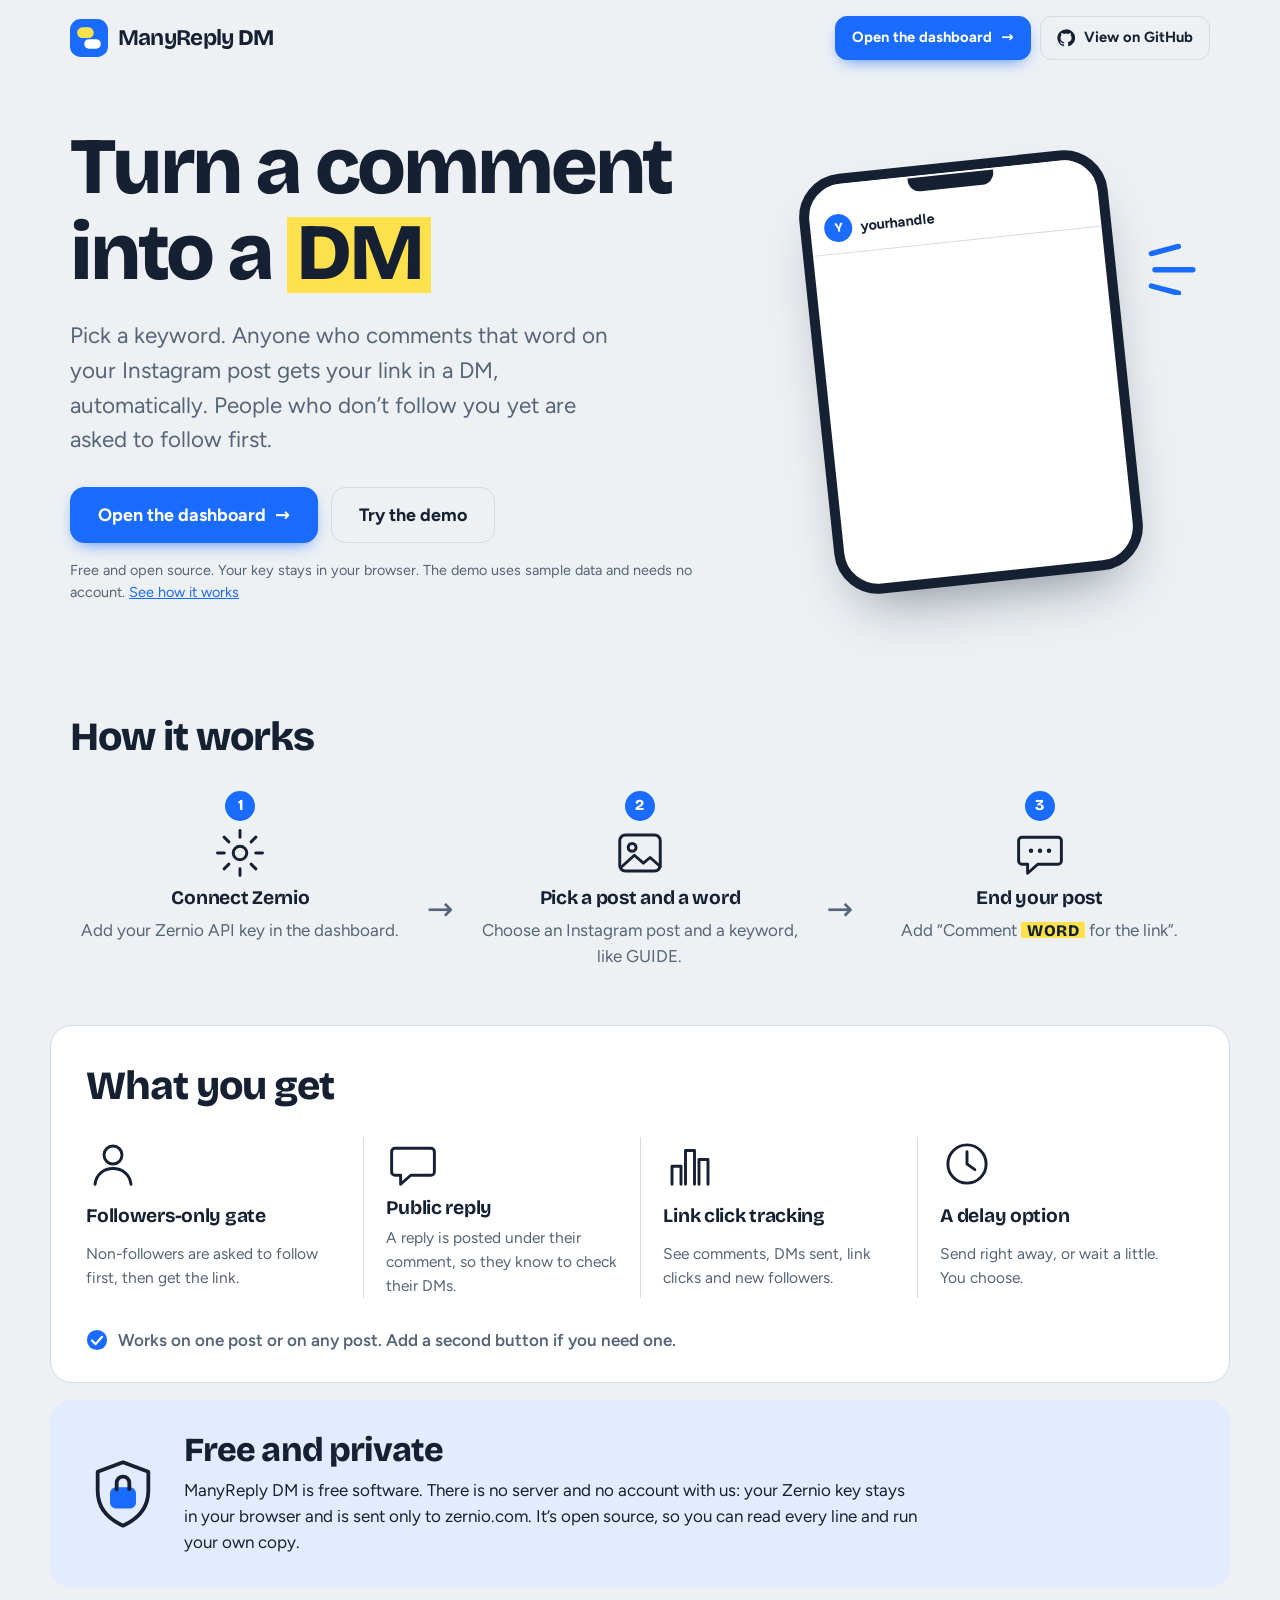
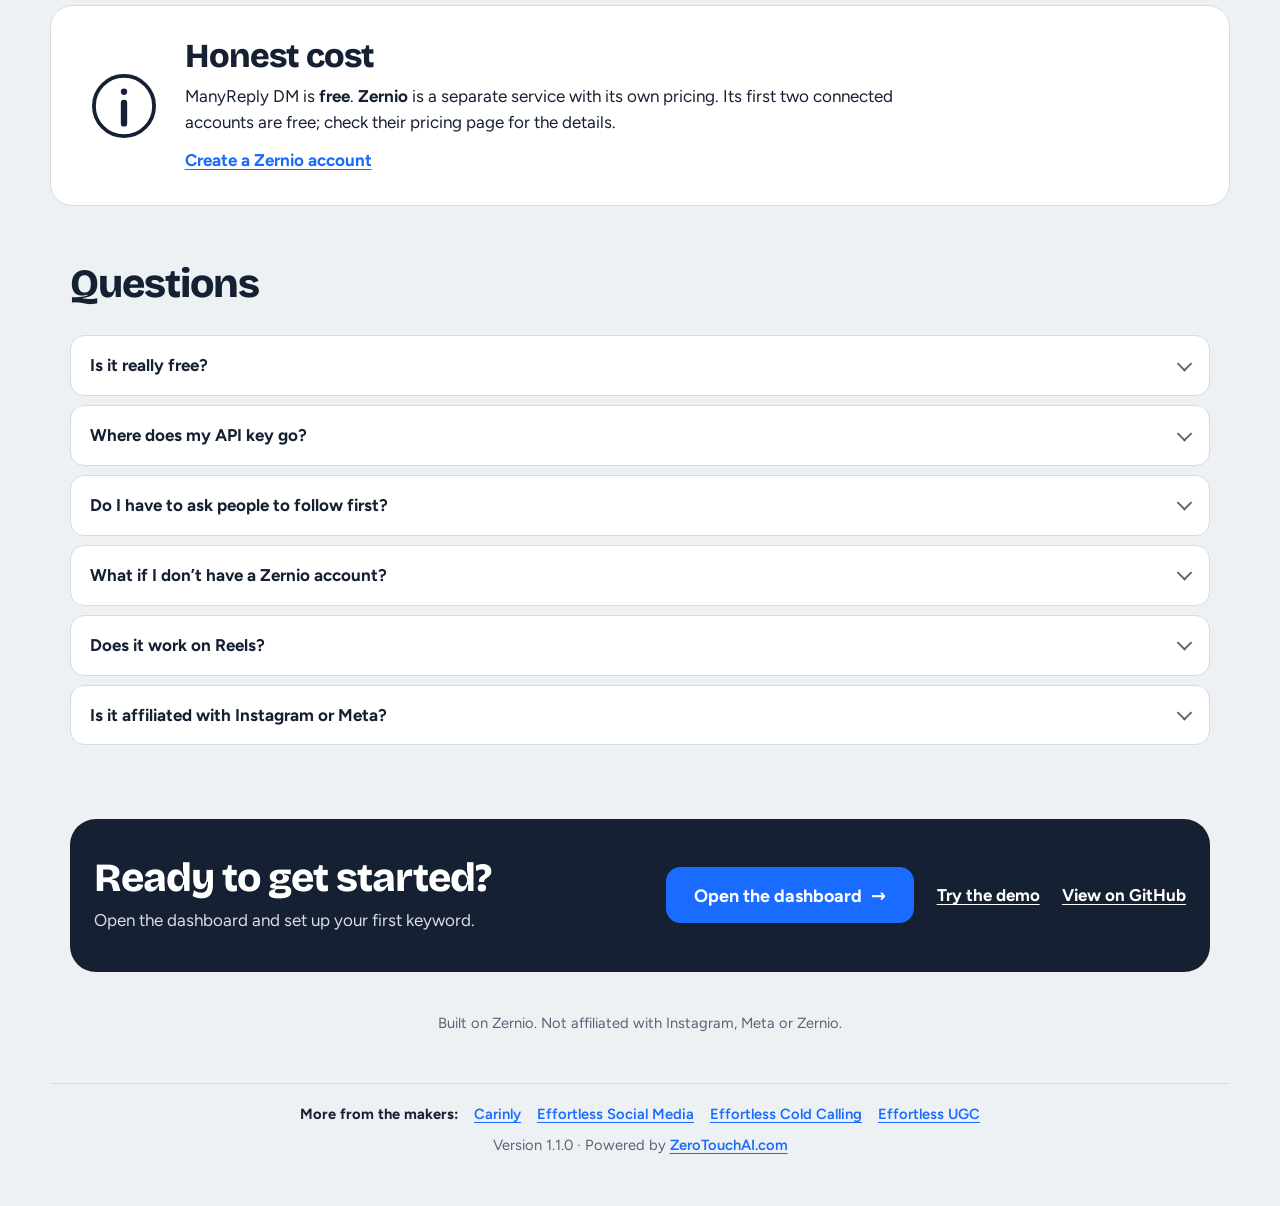
==== docs/index.html @ 271e7582 "Add the analytics dashboard: facts bar, theme, period tabs, performance, top posts, growth, posted d" ====
<!doctype html>
<html lang="en">
<head>
<meta charset="utf-8">
<meta name="viewport" content="width=device-width, initial-scale=1">
<title>ManyReply DM: turn a comment into a DM</title>
<meta name="description" content="Pick a keyword. Anyone who comments it on your Instagram post gets your link in a DM, automatically. Free and open source, and your key never leaves your browser.">
<meta name="referrer" content="no-referrer">
<meta http-equiv="Content-Security-Policy" content="default-src 'none'; script-src 'self'; style-src 'self'; font-src 'self'; img-src 'self' data:; base-uri 'none'; form-action 'none'">
<link rel="icon" href="data:image/svg+xml,%3Csvg xmlns='http://www.w3.org/2000/svg' viewBox='0 0 32 32'%3E%3Crect width='32' height='32' rx='9' fill='%231A6BFF'/%3E%3Crect x='6' y='7' width='14' height='9' rx='4.5' fill='%23FFE14D'/%3E%3Crect x='12' y='17' width='14' height='8' rx='4' fill='%23fff'/%3E%3C/svg%3E">
<link rel="stylesheet" href="home.css">
<link rel="stylesheet" href="footer.css">
</head>
<body>
<a class="skip" href="#main">Skip to content</a>

<header class="nav">
  <a class="brand" href="./" aria-label="ManyReply DM home">
    <svg viewBox="0 0 32 32" aria-hidden="true"><rect width="32" height="32" rx="9" fill="#1A6BFF"/><rect x="6" y="7" width="14" height="9" rx="4.5" fill="#FFE14D"/><rect x="12" y="17" width="14" height="8" rx="4" fill="#fff"/></svg>
    <span>ManyReply <b>DM</b></span>
  </a>
  <nav class="nav-actions" aria-label="Main">
    <a class="btn primary small" href="app/">Open the dashboard <span aria-hidden="true">→</span></a>
    <a class="btn ghost small gh" href="https://github.com/ZeroTouchAI/ManyReply-Free" rel="noopener">
      <svg viewBox="0 0 24 24" aria-hidden="true"><path fill="currentColor" d="M12 .5a11.5 11.5 0 0 0-3.64 22.41c.58.1.79-.25.79-.56v-2c-3.2.7-3.88-1.37-3.88-1.37-.52-1.33-1.28-1.69-1.28-1.69-1.04-.71.08-.7.08-.7 1.16.08 1.77 1.19 1.77 1.19 1.03 1.76 2.7 1.25 3.36.96.1-.75.4-1.26.73-1.55-2.55-.29-5.24-1.28-5.24-5.69 0-1.26.45-2.28 1.19-3.09-.12-.29-.52-1.46.11-3.05 0 0 .97-.31 3.17 1.18a11 11 0 0 1 5.77 0c2.2-1.49 3.17-1.18 3.17-1.18.63 1.59.23 2.76.11 3.05.74.81 1.19 1.83 1.19 3.09 0 4.42-2.69 5.39-5.25 5.68.41.36.78 1.06.78 2.14v3.17c0 .31.21.67.8.56A11.5 11.5 0 0 0 12 .5Z"/></svg>
      <span>View on GitHub</span>
    </a>
  </nav>
</header>

<main id="main">
  <section class="hero">
    <div class="hero-copy">
      <h1>Turn a comment <br>into a <span class="mark">DM</span></h1>
      <p class="lead">Pick a keyword. Anyone who comments that word on your Instagram post gets your link in a DM, automatically. People who don’t follow you yet are asked to follow first.</p>
      <div class="cta-row">
        <a class="btn primary big" href="app/">Open the dashboard <span aria-hidden="true">→</span></a>
        <a class="btn ghost big" href="app/" data-demo>Try the demo</a>
      </div>
      <p class="fine">Free and open source. Your key stays in your browser. The demo uses sample data and needs no account. <a href="#how">See how it works</a></p>
    </div>

    <div class="stage" aria-hidden="true">
      <div class="phone">
        <div class="phone-top"><i class="notch"></i></div>
        <div class="screen">
          <div class="bar"><span class="av">y</span><b>yourhandle</b></div>
          <div class="msgs">
            <div class="cmt step"><span class="av gray">a</span><p><b>alex.rivera</b> <span class="mark">GUIDE</span></p></div>
            <div class="cmt step reply"><span class="av">y</span><p><b>yourhandle</b> @alex.rivera Sent to your DMs</p></div>
            <div class="rule step">Direct message</div>
            <div class="bubble step">Here you go Alex! Tap the button to open it.</div>
            <div class="pbtn step">Open the link</div>
          </div>
        </div>
      </div>
      <svg class="spark" viewBox="0 0 60 60"><path d="M6 14 L36 6 M10 32 L52 32 M6 50 L36 58" stroke="currentColor" stroke-width="6" stroke-linecap="round" fill="none"/></svg>
    </div>
  </section>

  <section class="how" id="how" aria-labelledby="how-h">
    <h2 id="how-h">How it works</h2>
    <ol class="steps">
      <li>
        <span class="num">1</span>
        <svg class="ico" viewBox="0 0 48 48" aria-hidden="true"><circle cx="24" cy="24" r="6"/><path d="M24 4v6M24 38v6M4 24h6M38 24h6M9.9 9.9l4.2 4.2M33.9 33.9l4.2 4.2M9.9 38.1l4.2-4.2M33.9 14.1l4.2-4.2"/></svg>
        <h3>Connect Zernio</h3>
        <p>Add your Zernio API key in the dashboard.</p>
      </li>
      <li class="arrow" aria-hidden="true">→</li>
      <li>
        <span class="num">2</span>
        <svg class="ico" viewBox="0 0 48 48" aria-hidden="true"><rect x="6" y="8" width="36" height="32" rx="5"/><circle cx="17" cy="19" r="3.5"/><path d="M8 36l11-10 8 7 6-5 9 8"/></svg>
        <h3>Pick a post and a word</h3>
        <p>Choose an Instagram post and a keyword, like GUIDE.</p>
      </li>
      <li class="arrow" aria-hidden="true">→</li>
      <li>
        <span class="num">3</span>
        <svg class="ico" viewBox="0 0 48 48" aria-hidden="true"><path d="M8 10h32a3 3 0 0 1 3 3v18a3 3 0 0 1-3 3H22l-9 8v-8H8a3 3 0 0 1-3-3V13a3 3 0 0 1 3-3Z"/><path d="M16 22h.01M24 22h.01M32 22h.01" stroke-width="4"/></svg>
        <h3>End your post</h3>
        <p>Add “Comment <span class="mark sm">WORD</span> for the link”.</p>
      </li>
    </ol>
  </section>

  <section class="get" aria-labelledby="get-h">
    <h2 id="get-h">What you get</h2>
    <ul class="features">
      <li>
        <svg class="ico" viewBox="0 0 48 48" aria-hidden="true"><circle cx="24" cy="16" r="8"/><path d="M8 42c1-9 8-14 16-14s15 5 16 14"/></svg>
        <h3>Followers-only gate</h3><p>Non-followers are asked to follow first, then get the link.</p>
      </li>
      <li>
        <svg class="ico" viewBox="0 0 48 48" aria-hidden="true"><path d="M8 10h32a3 3 0 0 1 3 3v18a3 3 0 0 1-3 3H22l-9 8v-8H8a3 3 0 0 1-3-3V13a3 3 0 0 1 3-3Z"/></svg>
        <h3>Public reply</h3><p>A reply is posted under their comment, so they know to check their DMs.</p>
      </li>
      <li>
        <svg class="ico" viewBox="0 0 48 48" aria-hidden="true"><path d="M8 42V26h8v16M20 42V12h8v30M32 42V20h8v22"/></svg>
        <h3>Link click tracking</h3><p>See comments, DMs sent, link clicks and new followers.</p>
      </li>
      <li>
        <svg class="ico" viewBox="0 0 48 48" aria-hidden="true"><circle cx="24" cy="24" r="17"/><path d="M24 13v11l7 5"/></svg>
        <h3>A delay option</h3><p>Send right away, or wait a little. You choose.</p>
      </li>
    </ul>
    <p class="also"><svg viewBox="0 0 24 24" aria-hidden="true"><circle cx="12" cy="12" r="11" fill="currentColor"/><path d="M6.5 12.5l4 4 7-8" fill="none" stroke="#fff" stroke-width="2.4" stroke-linecap="round" stroke-linejoin="round"/></svg> Works on one post or on any post. Add a second button if you need one.</p>
  </section>

  <section class="band private" aria-labelledby="priv-h">
    <svg class="ico big" viewBox="0 0 48 48" aria-hidden="true"><path d="M24 4l16 6v12c0 11-7 18-16 22C15 40 8 33 8 22V10l16-6Z"/><rect x="17" y="21" width="14" height="11" rx="2.5" class="fill"/><path d="M20 21v-4a4 4 0 0 1 8 0v4"/></svg>
    <div>
      <h2 id="priv-h">Free and private</h2>
      <p>ManyReply DM is free software. There is no server and no account with us: your Zernio key stays in your browser and is sent only to zernio.com. It’s open source, so you can read every line and run your own copy.</p>
    </div>
  </section>

  <section class="band cost" aria-labelledby="cost-h">
    <svg class="ico big" viewBox="0 0 48 48" aria-hidden="true"><circle cx="24" cy="24" r="19"/><path d="M24 22v13M24 15h.01" stroke-width="4"/></svg>
    <div>
      <h2 id="cost-h">Honest cost</h2>
      <p>ManyReply DM is <b>free</b>. <b>Zernio</b> is a separate service with its own pricing. Its first two connected accounts are free; check their pricing page for the details.</p>
      <p class="fine disclose" id="disclosure" hidden>Some links on this page are referral links. If you sign up to Zernio through them, the maker of this tool earns a commission, and your price stays the same.</p>
      <p><a class="link" data-zernio href="https://zernio.com" rel="noopener sponsored">Create a Zernio account</a></p>
    </div>
  </section>

  <section class="faq" aria-labelledby="faq-h">
    <h2 id="faq-h">Questions</h2>
    <details><summary>Is it really free?</summary><p>Yes. The software is free and open source (MIT). Zernio, the service that connects to Instagram, is separate and has its own pricing; its first two connected accounts are free.</p></details>
    <details><summary>Where does my API key go?</summary><p>It stays in your browser (this tab, unless you tick “keep me connected on this device”) and is sent only to zernio.com. There is no server of ours in the middle, and the page is built so it can’t talk to anyone else.</p></details>
    <details><summary>Do I have to ask people to follow first?</summary><p>No. It’s one switch. Leave it on and non-followers are asked to follow before they get the link; turn it off and everyone gets the link right away.</p></details>
    <details><summary>What if I don’t have a Zernio account?</summary><p>Create one at zernio.com, connect your Instagram business or creator account, and make an API key. The dashboard walks you through it.</p></details>
    <details><summary>Does it work on Reels?</summary><p>You can paste a Reel link or pick it from your recent posts. We haven’t tested Reels yet, so try one first; “Any post” is the fallback.</p></details>
    <details><summary>Is it affiliated with Instagram or Meta?</summary><p>No. ManyReply DM is an independent tool built on Zernio. It is not affiliated with or endorsed by Instagram, Meta or Zernio.</p></details>
  </section>

  <section class="final" aria-labelledby="final-h">
    <div>
      <h2 id="final-h">Ready to get started?</h2>
      <p>Open the dashboard and set up your first keyword.</p>
    </div>
    <div class="final-actions">
      <a class="btn primary big" href="app/">Open the dashboard <span aria-hidden="true">→</span></a>
      <a class="link light" href="app/" data-demo>Try the demo</a>
      <a class="link light" href="https://github.com/ZeroTouchAI/ManyReply-Free" rel="noopener">View on GitHub</a>
    </div>
  </section>
</main>

<footer class="foot"><p>Built on Zernio. Not affiliated with Instagram, Meta or Zernio.</p></footer>

<footer class="site-foot">
  <p class="more"><span>More from the makers:</span> <a href="https://carinly.com/?utm_source=higgsview&amp;utm_medium=referral" rel="noopener">Carinly</a> <a href="https://effortlesssocialmedia.zerotouchai.com/?utm_source=higgsview&amp;utm_medium=referral" rel="noopener">Effortless Social Media</a> <a href="https://effortlesscoldcalling.zerotouchai.com/?utm_source=higgsview&amp;utm_medium=referral" rel="noopener">Effortless Cold Calling</a> <a href="https://effortlessugc.netlify.app/?utm_source=higgsview&amp;utm_medium=referral" rel="noopener">Effortless UGC</a></p>
  <p>Version 1.1.0 · Powered by <a href="https://zerotouchai.com" rel="noopener">ZeroTouchAI.com</a></p>
</footer>

<script src="config.js"></script>
<script src="home.js"></script>
</body>
</html>
---- docs/home.css ----
@font-face { font-family: 'Bricolage Grotesque'; src: url(fonts/bricolage-grotesque-latin-wght-normal.woff2) format('woff2'); font-weight: 200 800; font-display: swap; }
@font-face { font-family: 'Figtree'; src: url(fonts/figtree-latin-wght-normal.woff2) format('woff2'); font-weight: 300 900; font-display: swap; }

:root {
  --ground: #EDF1F4; --surface: #FFFFFF; --soft: #F5F7F9; --ink: #162033; --muted: #566478; --line: #D3DBE4;
  --blue: #1A6BFF; --on-blue: #FFFFFF; --hl: #FFE14D; --on-hl: #162033; --tint: #E3ECFF; --bubble-in: #E5EAF0;
  --deep: #162033; --on-deep: #FFFFFF; --focus: #1A6BFF;
  --display: 'Bricolage Grotesque', 'Segoe UI', system-ui, sans-serif;
  --body: 'Figtree', 'Segoe UI', system-ui, -apple-system, sans-serif;
  color-scheme: light;
}
@media (prefers-color-scheme: dark) {
  :root {
    --ground: #0E1520; --surface: #172131; --soft: #1D2A3C; --ink: #E8EEF6; --muted: #9AA8BA; --line: #2B394D;
    --blue: #4C8DFF; --on-blue: #08101C; --tint: #1B2C4A; --bubble-in: #263650; --deep: #0A1019; --on-deep: #E8EEF6; --focus: #7FB0FF;
    color-scheme: dark;
  }
}
* { box-sizing: border-box; }
html { -webkit-text-size-adjust: 100%; scroll-behavior: smooth; }
@media (prefers-reduced-motion: reduce) { html { scroll-behavior: auto; } }
body { margin: 0; background: var(--ground); color: var(--ink); font: 400 1.0625rem/1.55 var(--body); }
h1, h2, h3 { font-family: var(--display); letter-spacing: -0.025em; line-height: 1.08; margin: 0; text-wrap: balance; }
h1 { font-size: clamp(2.7rem, 7.2vw, 5rem); font-weight: 800; letter-spacing: -0.04em; }
h2 { font-size: clamp(1.8rem, 3.6vw, 2.5rem); font-weight: 800; }
h3 { font-size: 1.2rem; font-weight: 700; letter-spacing: -0.015em; }
p { margin: 0; }
a { color: var(--blue); }
:focus-visible { outline: 3px solid var(--focus); outline-offset: 3px; border-radius: 6px; }
.skip { position: absolute; left: 1rem; top: -4rem; background: var(--ink); color: var(--surface); padding: 0.6rem 1rem; border-radius: 8px; z-index: 20; }
.skip:focus { top: 1rem; }

.mark { background: linear-gradient(transparent 12%, var(--hl) 12%, var(--hl) 92%, transparent 92%); color: var(--on-hl); padding: 0 0.12em; border-radius: 4px; box-decoration-break: clone; -webkit-box-decoration-break: clone; }
.mark.sm { font: 800 0.95em var(--display); letter-spacing: 0.03em; padding: 0.05em 0.35em; }
.fine { font-size: 0.9rem; color: var(--muted); }

.btn { display: inline-flex; align-items: center; justify-content: center; gap: 0.55rem; min-height: 44px; padding: 0.6rem 1.2rem; border-radius: 12px; border: 1.5px solid var(--line); background: var(--surface); color: var(--ink); font: 700 1rem/1.2 var(--body); text-decoration: none; transition: transform 0.12s ease, filter 0.12s ease; }
.btn:hover { border-color: var(--ink); }
.btn.primary { background: var(--blue); border-color: var(--blue); color: var(--on-blue); box-shadow: 0 6px 18px -8px var(--blue); }
.btn.primary:hover { filter: brightness(1.07); transform: translateY(-1px); }
.btn.ghost { background: transparent; }
.btn.small { min-height: 44px; padding: 0.45rem 1rem; font-size: 0.92rem; }
.btn.big { min-height: 56px; padding: 0.8rem 1.7rem; font-size: 1.12rem; border-radius: 14px; }
.btn svg { width: 18px; height: 18px; flex: none; }
.link { font-weight: 700; text-underline-offset: 3px; }
.link.light { color: var(--on-deep); }
@media (prefers-reduced-motion: reduce) { .btn { transition: none; } .btn.primary:hover { transform: none; } }

.nav { max-width: 1180px; margin: 0 auto; padding: 1rem 1.25rem; display: flex; align-items: center; justify-content: space-between; gap: 0.8rem; flex-wrap: wrap; }
.brand { display: inline-flex; align-items: center; gap: 0.6rem; font: 700 1.4rem/1 var(--display); letter-spacing: -0.03em; color: var(--ink); text-decoration: none; }
.brand b { font-weight: 800; }
.brand svg { width: 38px; height: 38px; }
.nav-actions { display: flex; gap: 0.6rem; flex-wrap: wrap; }
@media (max-width: 520px) { .nav-actions .gh span { display: none; } .nav-actions .gh { padding-inline: 0.8rem; } }

main > section { max-width: 1180px; margin-inline: auto; padding-inline: 1.25rem; }

/* hero */
.hero { display: grid; gap: 2rem; align-items: center; padding-block: 2rem 3rem; }
@media (min-width: 900px) { .hero { grid-template-columns: 1.15fr 0.85fr; padding-block: 3rem 4.5rem; gap: 1rem; } }
.lead { font-size: clamp(1.15rem, 2.2vw, 1.4rem); color: var(--muted); max-width: 34rem; margin-top: 1.4rem; }
.cta-row { display: flex; gap: 0.8rem; flex-wrap: wrap; margin-top: 1.8rem; }
.hero .fine { margin-top: 1rem; }

.stage { position: relative; display: grid; place-items: center; padding: 1rem 0 0; }
.phone { width: min(78vw, 310px); border: 10px solid var(--deep); border-radius: 44px; background: var(--surface); overflow: hidden; box-shadow: 0 30px 60px -28px rgba(22, 32, 51, 0.55); }
@media (min-width: 900px) { .phone { transform: rotate(-6deg); } }
.phone-top { height: 22px; background: var(--surface); display: grid; place-items: center; }
.notch { width: 86px; height: 14px; background: var(--deep); border-radius: 0 0 12px 12px; margin-top: -4px; }
.screen { min-height: 380px; }
.bar { display: flex; align-items: center; gap: 0.5rem; padding: 0.5rem 0.9rem 0.7rem; border-bottom: 1px solid var(--line); font-size: 0.9rem; }
.av { width: 28px; height: 28px; border-radius: 50%; background: var(--blue); color: var(--on-blue); display: inline-grid; place-items: center; font: 800 0.8rem/1 var(--display); text-transform: uppercase; flex: none; }
.av.gray { background: var(--line); color: var(--ink); }
.msgs { padding: 0.9rem 0.8rem 1.2rem; display: grid; gap: 0.55rem; font-size: 0.86rem; }
.cmt { display: flex; gap: 0.5rem; align-items: flex-start; line-height: 1.35; }
.cmt.reply { margin-left: 1.9rem; }
.cmt b { font-weight: 700; }
.rule { display: flex; align-items: center; gap: 0.5rem; color: var(--muted); font-size: 0.72rem; margin: 0.3rem 0 0.1rem; }
.rule::before, .rule::after { content: ''; flex: 1; height: 1px; background: var(--line); }
.bubble { max-width: 88%; padding: 0.55rem 0.8rem; border-radius: 18px; background: var(--blue); color: var(--on-blue); justify-self: end; line-height: 1.38; }
.pbtn { width: 88%; justify-self: end; text-align: center; padding: 0.55rem 0.6rem; border-radius: 14px; background: var(--soft); border: 1px solid var(--line); color: var(--blue); font-weight: 700; }
.anim .phone .step { opacity: 0; transform: translateY(10px); transition: opacity 0.4s ease, transform 0.4s ease; }
.anim .phone .step.in { opacity: 1; transform: none; }
.spark { position: absolute; right: 2%; top: 22%; width: 54px; color: var(--blue); }
@media (max-width: 899px) { .spark { display: none; } }

/* how */
.how, .get { padding-block: 2.5rem; }
.how h2, .get h2, .faq h2 { margin-bottom: 1.8rem; }
.steps { list-style: none; margin: 0; padding: 0; display: grid; gap: 2rem; }
.steps li { position: relative; display: grid; gap: 0.5rem; justify-items: start; }
.steps .arrow { display: none; }
.steps p { color: var(--muted); max-width: 20rem; }
.num { width: 30px; height: 30px; border-radius: 50%; background: var(--blue); color: var(--on-blue); display: grid; place-items: center; font: 800 0.95rem/1 var(--display); }
.ico { width: 54px; height: 54px; fill: none; stroke: var(--ink); stroke-width: 2.6; stroke-linecap: round; stroke-linejoin: round; }
.ico.big { width: 76px; height: 76px; flex: none; }
.ico .fill { fill: var(--blue); stroke: var(--blue); }
@media (min-width: 800px) {
  .steps { grid-template-columns: 1fr auto 1fr auto 1fr; align-items: start; gap: 1rem; }
  .steps li:not(.arrow) { justify-items: center; text-align: center; }
  .steps .num { position: absolute; top: -2.2rem; }
  .steps { padding-top: 2.4rem; }
  .steps .arrow { display: block; align-self: center; font-size: 2rem; color: var(--muted); padding-top: 1.5rem; }
}

/* features */
.get { background: var(--surface); border: 1px solid var(--line); border-radius: 22px; padding: 2rem 1.4rem 1.6rem; margin-block: 1rem; }
@media (min-width: 700px) { .get { padding: 2.4rem 2.2rem 1.8rem; } }
.features { list-style: none; margin: 0; padding: 0; display: grid; gap: 1.8rem; }
.features li { display: grid; gap: 0.45rem; justify-items: start; }
.features p { color: var(--muted); font-size: 0.97rem; }
@media (min-width: 700px) { .features { grid-template-columns: repeat(2, 1fr); } }
@media (min-width: 1000px) { .features { grid-template-columns: repeat(4, 1fr); gap: 0; } .features li { padding: 0 1.4rem; border-left: 1px solid var(--line); } .features li:first-child { padding-left: 0; border-left: 0; } }
.also { display: flex; align-items: center; gap: 0.6rem; margin-top: 1.8rem; color: var(--muted); font-weight: 600; }
.also svg { width: 22px; height: 22px; color: var(--blue); flex: none; }

/* bands */
.band { display: flex; gap: 1.4rem; align-items: flex-start; border-radius: 22px; padding: 1.6rem 1.4rem; margin-block: 1.1rem; }
@media (min-width: 700px) { .band { padding: 2rem 2.2rem; align-items: center; } }
.band h2 { font-size: clamp(1.6rem, 3vw, 2.1rem); margin-bottom: 0.5rem; }
.band p + p { margin-top: 0.7rem; }
.band p { max-width: 46rem; }
.band .fine { margin-top: 0.8rem; }
.private { background: var(--tint); }
.cost { background: var(--surface); border: 1px solid var(--line); }
.band .ico.big { stroke-width: 2.4; }
@media (max-width: 520px) { .band { flex-direction: column; } .ico.big { width: 56px; height: 56px; } }

/* faq */
.faq { padding-block: 2.5rem 1.5rem; }
.faq details { background: var(--surface); border: 1px solid var(--line); border-radius: 14px; margin-bottom: 0.6rem; }
.faq summary { cursor: pointer; list-style: none; padding: 1rem 3rem 1rem 1.2rem; font-weight: 700; position: relative; min-height: 44px; }
.faq summary::-webkit-details-marker { display: none; }
.faq summary::after { content: ''; position: absolute; right: 1.2rem; top: 50%; width: 9px; height: 9px; border-right: 2.5px solid var(--muted); border-bottom: 2.5px solid var(--muted); transform: translateY(-70%) rotate(45deg); transition: transform 0.15s; }
.faq details[open] summary::after { transform: translateY(-30%) rotate(-135deg); }
.faq details p { padding: 0 1.2rem 1.1rem; color: var(--muted); max-width: 46rem; }
@media (prefers-reduced-motion: reduce) { .faq summary::after { transition: none; } }

/* final */
.final { margin: 2.5rem auto 1rem; background: var(--deep); color: var(--on-deep); border-radius: 26px; display: grid; gap: 1.4rem; padding: 2rem 1.5rem; align-items: center; max-width: calc(1180px - 2.5rem); width: calc(100% - 2.5rem); }
.final p { opacity: 0.85; margin-top: 0.4rem; }
.final-actions { display: flex; gap: 1.4rem; align-items: center; flex-wrap: wrap; }
.final .btn.primary { box-shadow: none; }
@media (min-width: 800px) { .final { grid-template-columns: 1fr auto; padding: 2.4rem 2.8rem; } }
main > .final { padding-inline: 1.5rem; }

.foot { text-align: center; color: var(--muted); font-size: 0.92rem; padding: 1.5rem 1.25rem 3rem; }
---- docs/footer.css ----
/* Shared footer: the makers' other products, the version, and credit. Used by the home page and the dashboard. */
.site-foot { max-width: 1180px; margin: 0 auto; padding: 1.2rem 1.25rem 3rem; border-top: 1px solid var(--line, #D3DBE4); display: grid; gap: 0.5rem; text-align: center; color: var(--muted, #566478); font: 400 0.92rem/1.6 var(--body, system-ui, sans-serif); }
.site-foot a { color: var(--blue, #1A6BFF); font-weight: 600; text-underline-offset: 3px; }
.site-foot .more { display: flex; flex-wrap: wrap; justify-content: center; gap: 0.2rem 1rem; }
.site-foot .more span { color: var(--ink, #162033); font-weight: 700; }

/* Demo mode */
.demo-bar { display: flex; flex-wrap: wrap; align-items: center; justify-content: center; gap: 0.4rem 1rem; padding: 0.6rem 1rem; background: var(--hl, #FFE14D); color: var(--on-hl, #162033); font: 600 0.9rem/1.4 var(--body, system-ui, sans-serif); text-align: center; }
.demo-bar button { min-height: 36px; padding: 0.2rem 0.9rem; border-radius: 10px; border: 1.5px solid currentColor; background: transparent; color: inherit; font: 700 0.9rem var(--body, system-ui, sans-serif); cursor: pointer; }
.demo-link { text-align: center; padding: 0.4rem 1rem 0; font: 600 0.95rem/1.4 var(--body, system-ui, sans-serif); }
.demo-link a { color: var(--blue, #1A6BFF); text-underline-offset: 3px; }
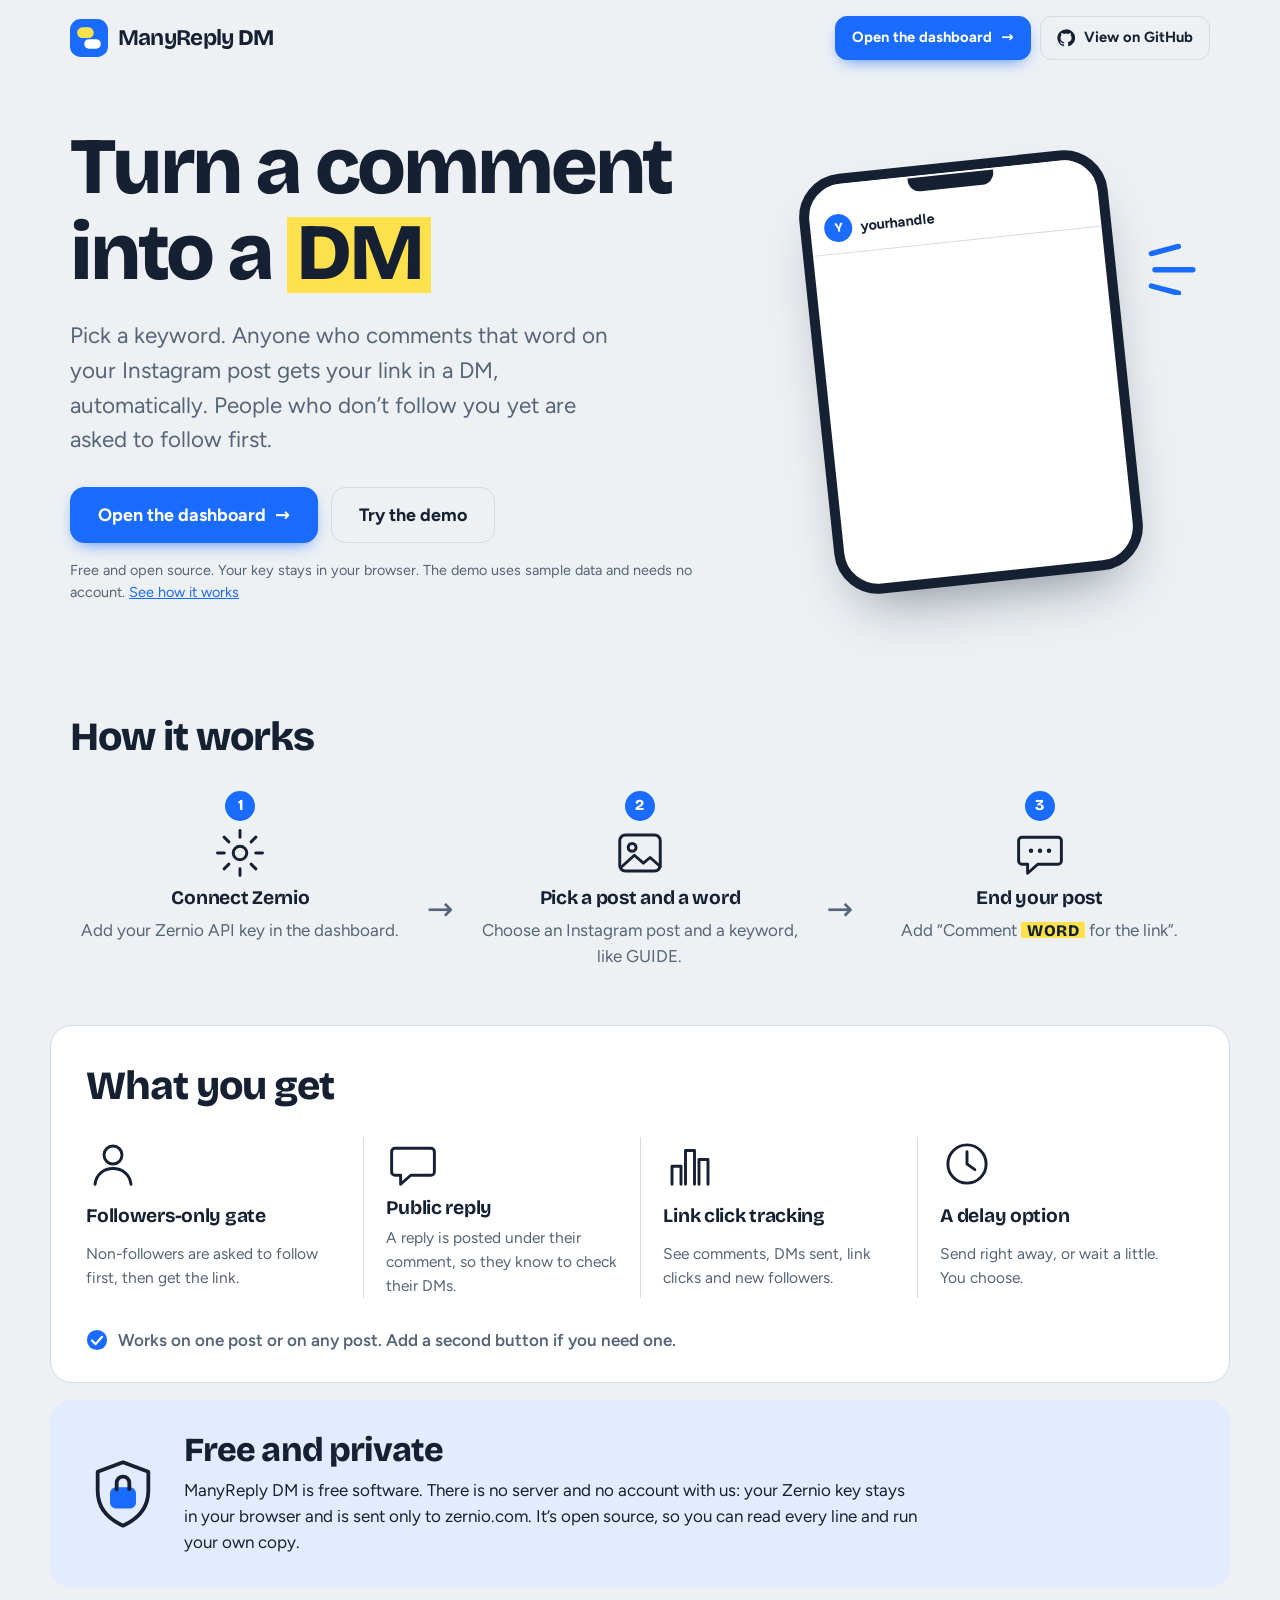
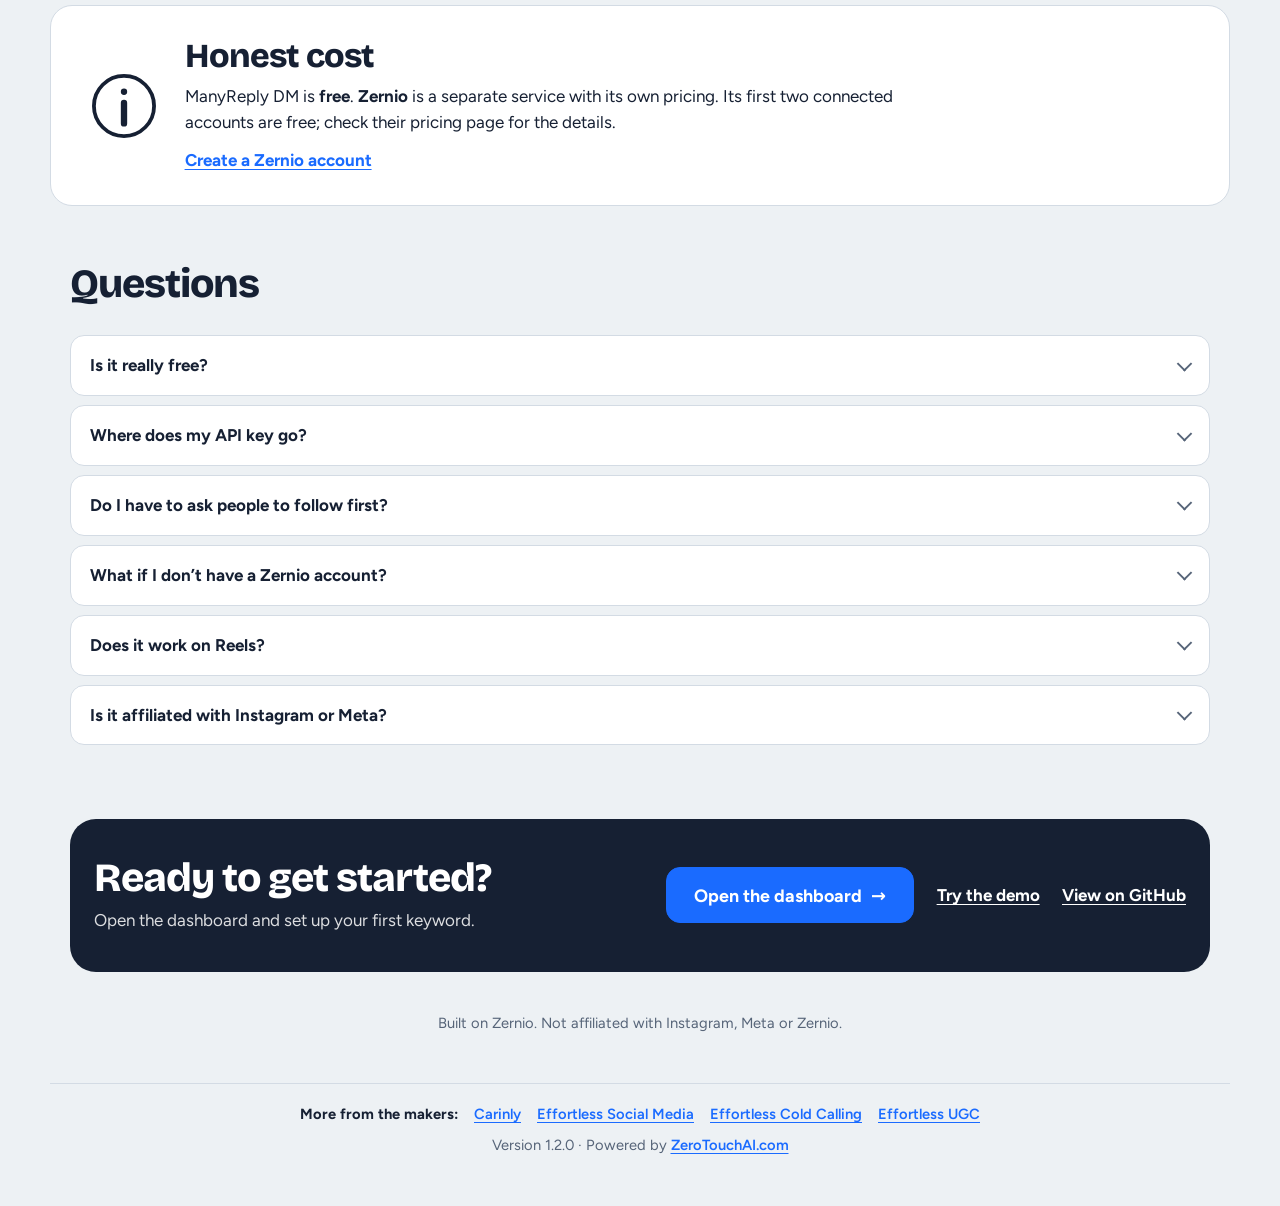
==== commit 72ce507e: "Rebuild the DM dashboard in the original ManyReply design Navy sidebar with the account and Disconne" ====
--- a/docs/index.html
+++ b/docs/index.html
@@ -152,7 +152,7 @@
 
 <footer class="site-foot">
   <p class="more"><span>More from the makers:</span> <a href="https://carinly.com/?utm_source=higgsview&amp;utm_medium=referral" rel="noopener">Carinly</a> <a href="https://effortlesssocialmedia.zerotouchai.com/?utm_source=higgsview&amp;utm_medium=referral" rel="noopener">Effortless Social Media</a> <a href="https://effortlesscoldcalling.zerotouchai.com/?utm_source=higgsview&amp;utm_medium=referral" rel="noopener">Effortless Cold Calling</a> <a href="https://effortlessugc.netlify.app/?utm_source=higgsview&amp;utm_medium=referral" rel="noopener">Effortless UGC</a></p>
-  <p>Version 1.1.0 · Powered by <a href="https://zerotouchai.com" rel="noopener">ZeroTouchAI.com</a></p>
+  <p>Version 1.2.0 · Powered by <a href="https://zerotouchai.com" rel="noopener">ZeroTouchAI.com</a></p>
 </footer>
 
 <script src="config.js"></script>
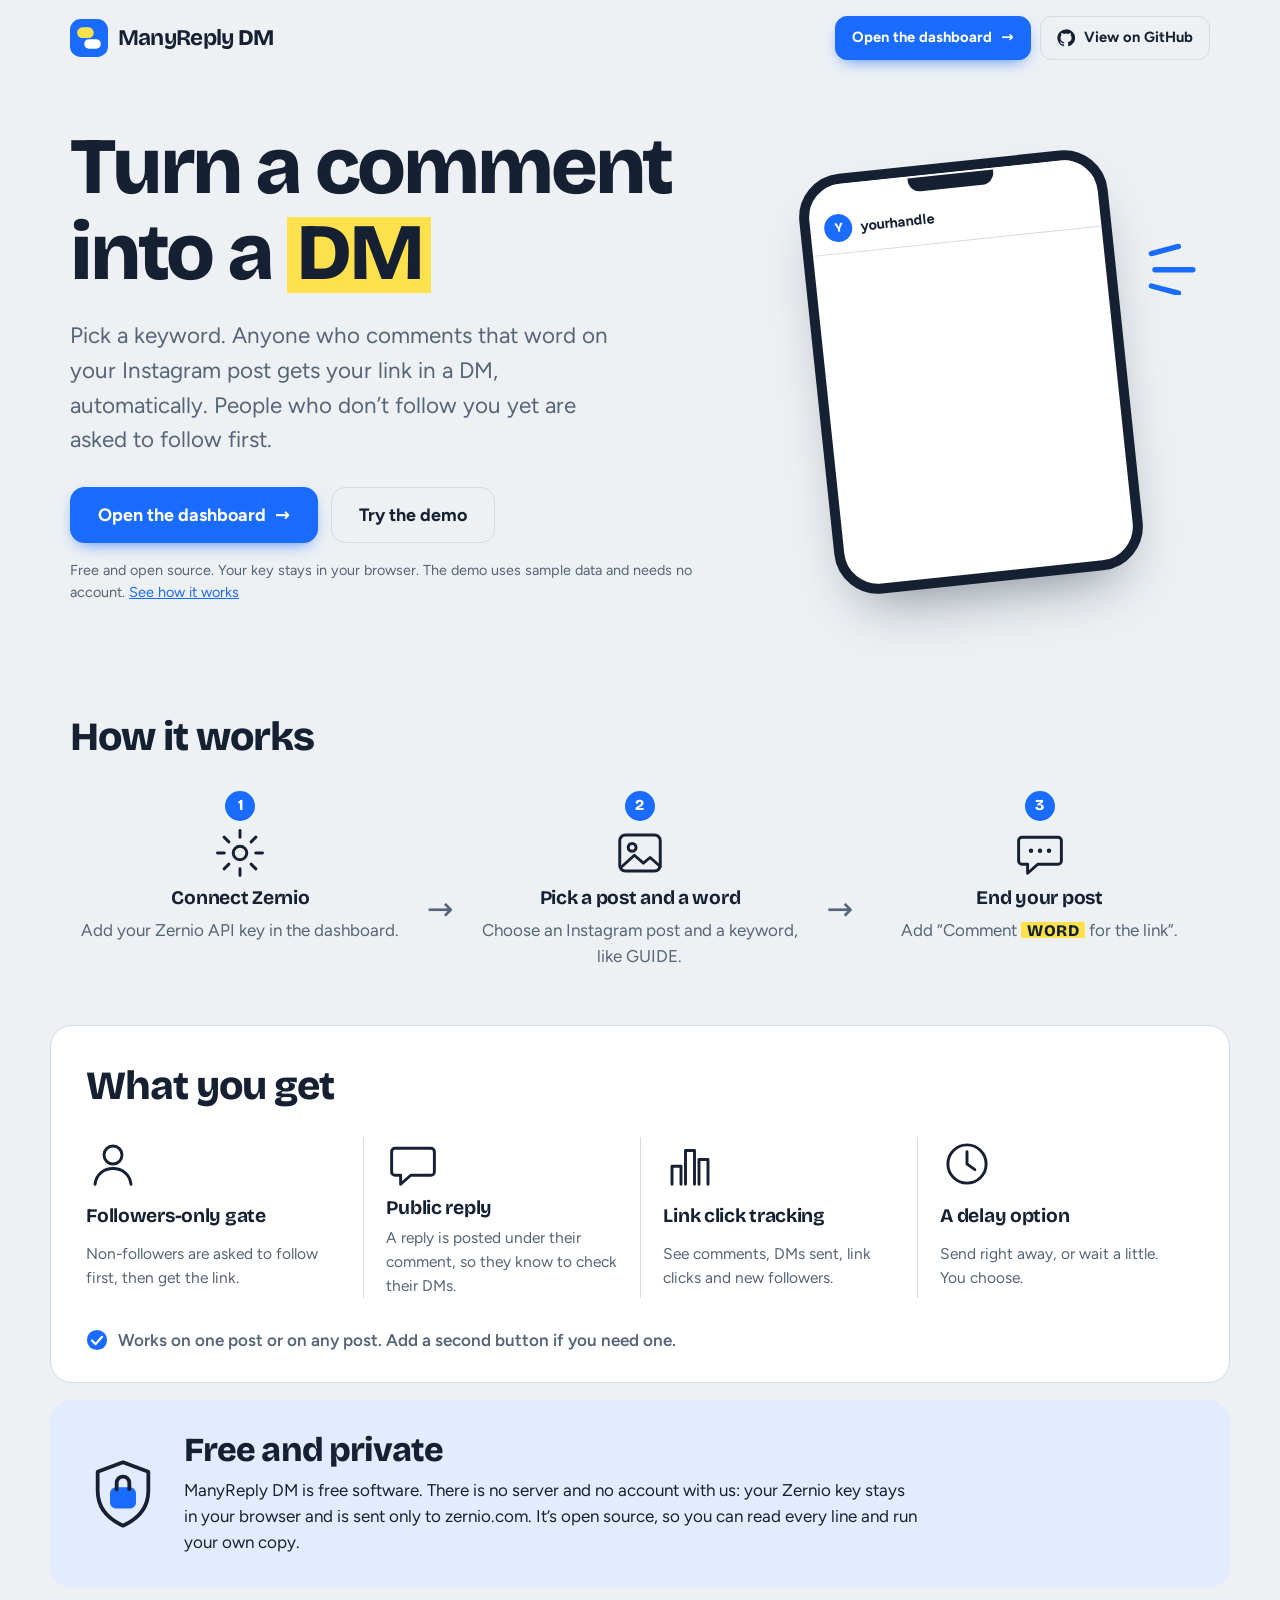
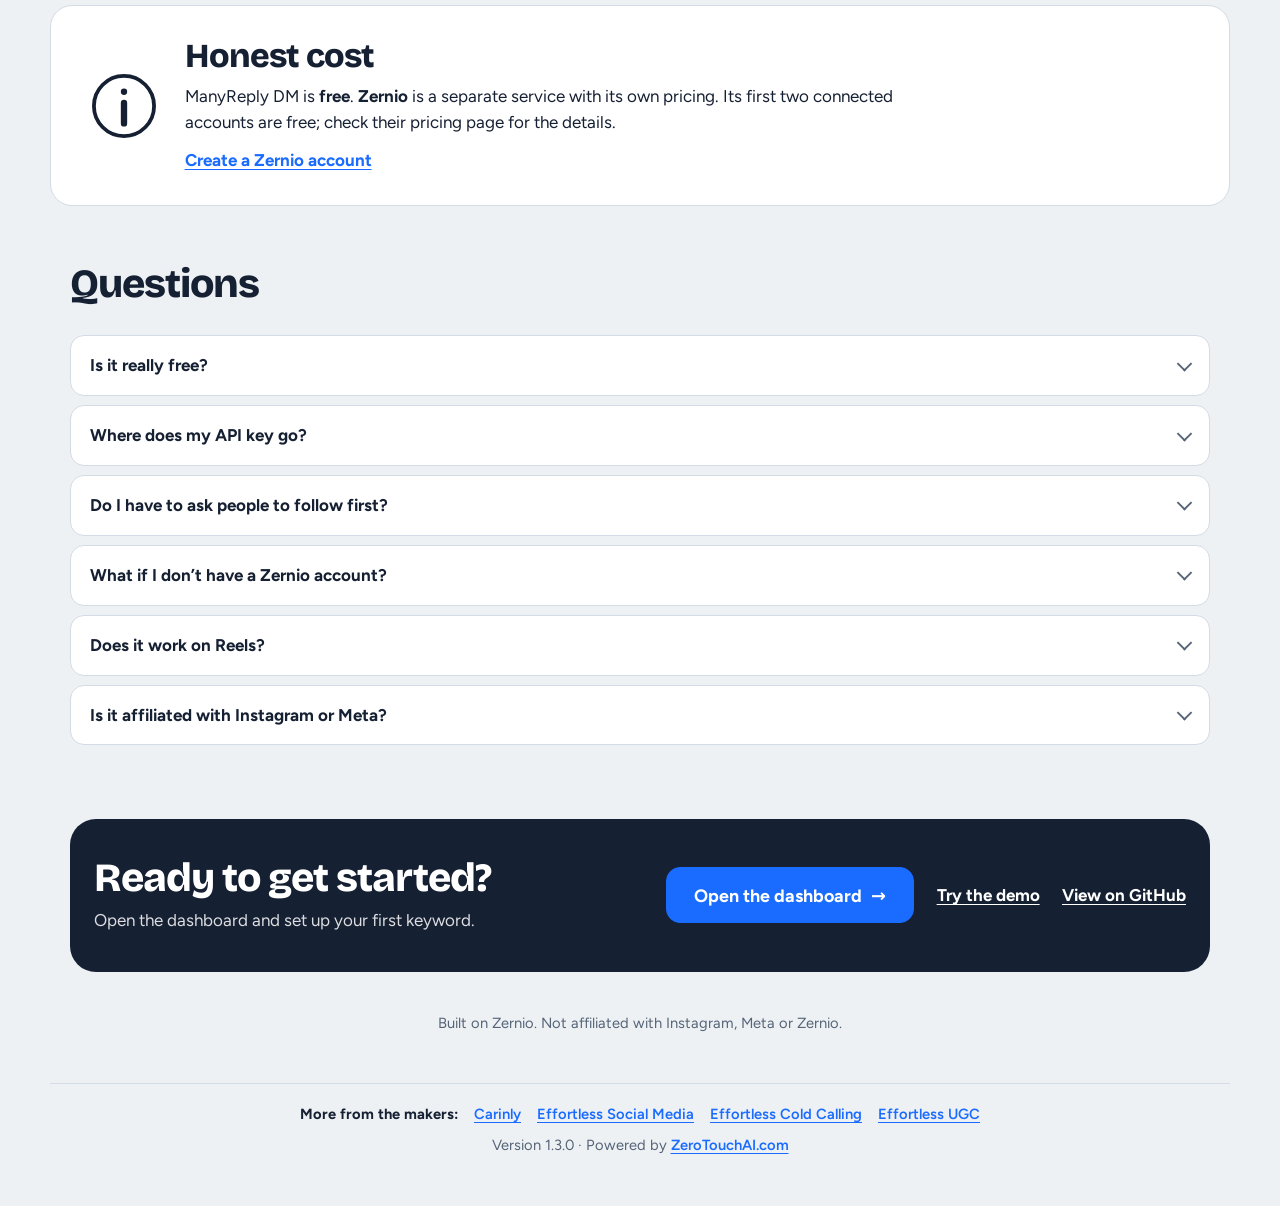
==== commit a3ecab85: "Add an inbox, saved replies and private contact tags (v1.3.0) Read and answer Instagram DMs from the" ====
--- a/docs/index.html
+++ b/docs/index.html
@@ -152,7 +152,7 @@
 
 <footer class="site-foot">
   <p class="more"><span>More from the makers:</span> <a href="https://carinly.com/?utm_source=higgsview&amp;utm_medium=referral" rel="noopener">Carinly</a> <a href="https://effortlesssocialmedia.zerotouchai.com/?utm_source=higgsview&amp;utm_medium=referral" rel="noopener">Effortless Social Media</a> <a href="https://effortlesscoldcalling.zerotouchai.com/?utm_source=higgsview&amp;utm_medium=referral" rel="noopener">Effortless Cold Calling</a> <a href="https://effortlessugc.netlify.app/?utm_source=higgsview&amp;utm_medium=referral" rel="noopener">Effortless UGC</a></p>
-  <p>Version 1.2.0 · Powered by <a href="https://zerotouchai.com" rel="noopener">ZeroTouchAI.com</a></p>
+  <p>Version 1.3.0 · Powered by <a href="https://zerotouchai.com" rel="noopener">ZeroTouchAI.com</a></p>
 </footer>
 
 <script src="config.js"></script>
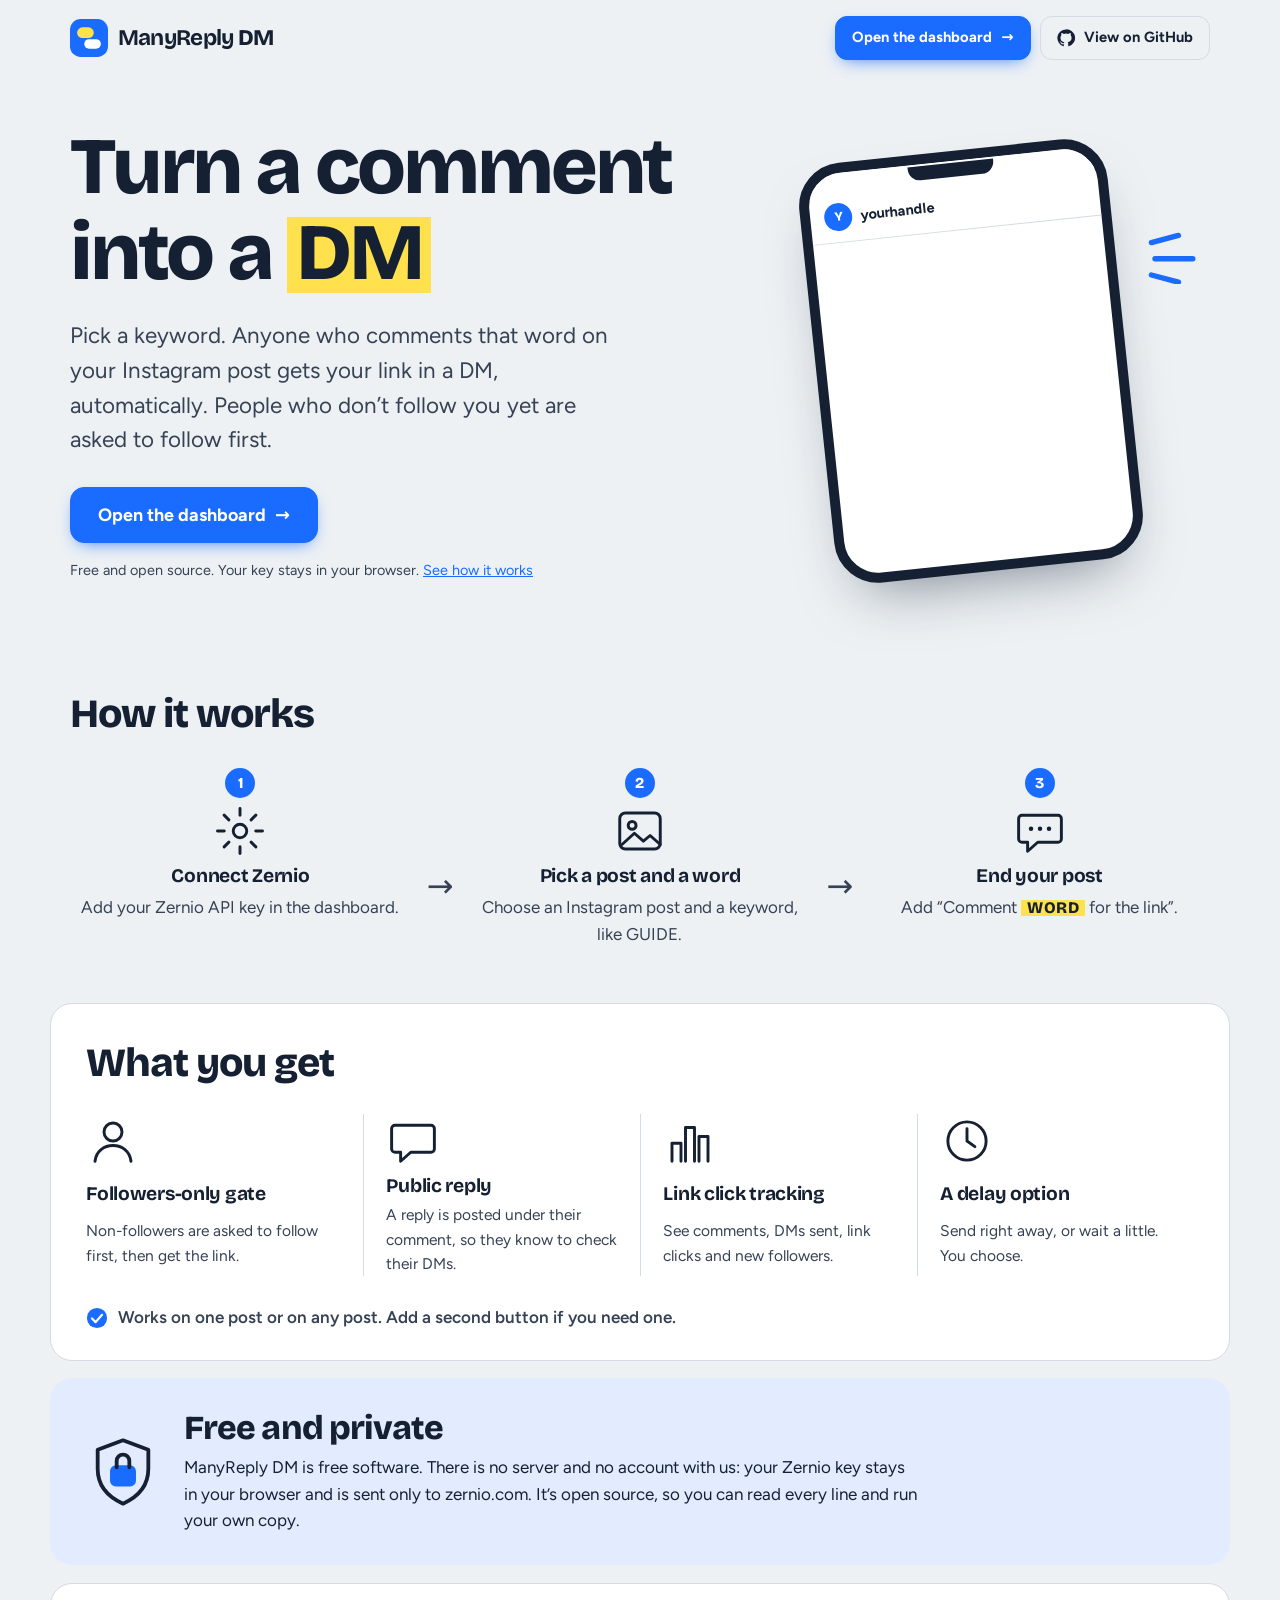
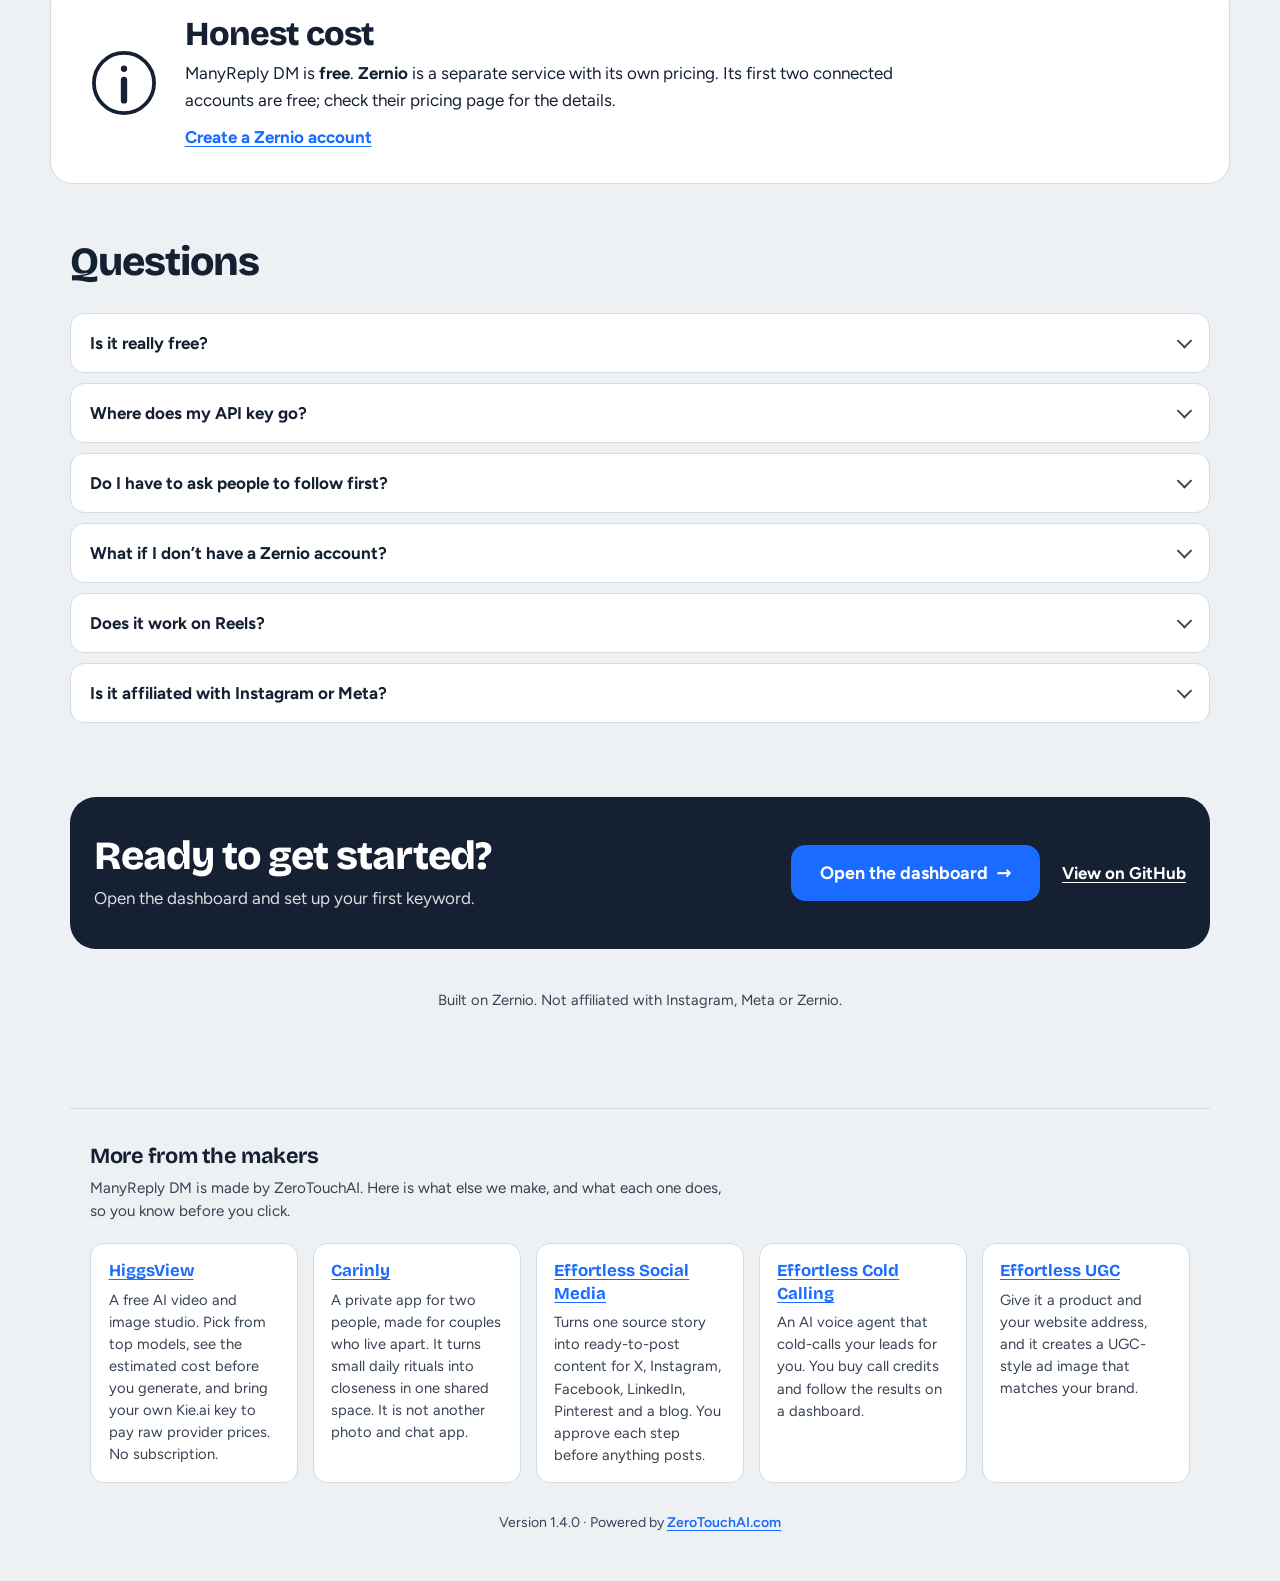
==== commit 31725e49: "Go live: richer sign-in page, readable contrast, makers footer with descriptions and HiggsView, remo" ====
--- a/docs/index.html
+++ b/docs/index.html
@@ -35,9 +35,8 @@
       <p class="lead">Pick a keyword. Anyone who comments that word on your Instagram post gets your link in a DM, automatically. People who don’t follow you yet are asked to follow first.</p>
       <div class="cta-row">
         <a class="btn primary big" href="app/">Open the dashboard <span aria-hidden="true">→</span></a>
-        <a class="btn ghost big" href="app/" data-demo>Try the demo</a>
       </div>
-      <p class="fine">Free and open source. Your key stays in your browser. The demo uses sample data and needs no account. <a href="#how">See how it works</a></p>
+      <p class="fine">Free and open source. Your key stays in your browser. <a href="#how">See how it works</a></p>
     </div>
 
     <div class="stage" aria-hidden="true">
@@ -142,7 +141,6 @@
     </div>
     <div class="final-actions">
       <a class="btn primary big" href="app/">Open the dashboard <span aria-hidden="true">→</span></a>
-      <a class="link light" href="app/" data-demo>Try the demo</a>
       <a class="link light" href="https://github.com/ZeroTouchAI/ManyReply-Free" rel="noopener">View on GitHub</a>
     </div>
   </section>
@@ -151,8 +149,18 @@
 <footer class="foot"><p>Built on Zernio. Not affiliated with Instagram, Meta or Zernio.</p></footer>
 
 <footer class="site-foot">
-  <p class="more"><span>More from the makers:</span> <a href="https://carinly.com/?utm_source=higgsview&amp;utm_medium=referral" rel="noopener">Carinly</a> <a href="https://effortlesssocialmedia.zerotouchai.com/?utm_source=higgsview&amp;utm_medium=referral" rel="noopener">Effortless Social Media</a> <a href="https://effortlesscoldcalling.zerotouchai.com/?utm_source=higgsview&amp;utm_medium=referral" rel="noopener">Effortless Cold Calling</a> <a href="https://effortlessugc.netlify.app/?utm_source=higgsview&amp;utm_medium=referral" rel="noopener">Effortless UGC</a></p>
-  <p>Version 1.3.0 · Powered by <a href="https://zerotouchai.com" rel="noopener">ZeroTouchAI.com</a></p>
+  <section class="more" aria-labelledby="more-h">
+    <h2 id="more-h">More from the makers</h2>
+    <p class="more-lead">ManyReply DM is made by ZeroTouchAI. Here is what else we make, and what each one does, so you know before you click.</p>
+    <ul class="more-grid">
+    <li><a href="https://higgsview.vercel.app/?utm_source=manyreply&amp;utm_medium=referral" rel="noopener">HiggsView</a><p>A free AI video and image studio. Pick from top models, see the estimated cost before you generate, and bring your own Kie.ai key to pay raw provider prices. No subscription.</p></li>
+    <li><a href="https://carinly.com/?utm_source=manyreply&amp;utm_medium=referral" rel="noopener">Carinly</a><p>A private app for two people, made for couples who live apart. It turns small daily rituals into closeness in one shared space. It is not another photo and chat app.</p></li>
+    <li><a href="https://effortlesssocialmedia.zerotouchai.com/?utm_source=manyreply&amp;utm_medium=referral" rel="noopener">Effortless Social Media</a><p>Turns one source story into ready-to-post content for X, Instagram, Facebook, LinkedIn, Pinterest and a blog. You approve each step before anything posts.</p></li>
+    <li><a href="https://effortlesscoldcalling.zerotouchai.com/?utm_source=manyreply&amp;utm_medium=referral" rel="noopener">Effortless Cold Calling</a><p>An AI voice agent that cold-calls your leads for you. You buy call credits and follow the results on a dashboard.</p></li>
+    <li><a href="https://effortlessugc.netlify.app/?utm_source=manyreply&amp;utm_medium=referral" rel="noopener">Effortless UGC</a><p>Give it a product and your website address, and it creates a UGC-style ad image that matches your brand.</p></li>
+    </ul>
+  </section>
+  <p class="ver">Version 1.4.0 · Powered by <a href="https://zerotouchai.com" rel="noopener">ZeroTouchAI.com</a></p>
 </footer>
 
 <script src="config.js"></script>
--- a/docs/home.css
+++ b/docs/home.css
@@ -2,7 +2,7 @@
 @font-face { font-family: 'Figtree'; src: url(fonts/figtree-latin-wght-normal.woff2) format('woff2'); font-weight: 300 900; font-display: swap; }
 
 :root {
-  --ground: #EDF1F4; --surface: #FFFFFF; --soft: #F5F7F9; --ink: #162033; --muted: #566478; --line: #D3DBE4;
+  --ground: #EDF1F4; --surface: #FFFFFF; --soft: #F5F7F9; --ink: #162033; --muted: #364254; --line: #D3DBE4;
   --blue: #1A6BFF; --on-blue: #FFFFFF; --hl: #FFE14D; --on-hl: #162033; --tint: #E3ECFF; --bubble-in: #E5EAF0;
   --deep: #162033; --on-deep: #FFFFFF; --focus: #1A6BFF;
   --display: 'Bricolage Grotesque', 'Segoe UI', system-ui, sans-serif;
@@ -11,7 +11,7 @@
 }
 @media (prefers-color-scheme: dark) {
   :root {
-    --ground: #0E1520; --surface: #172131; --soft: #1D2A3C; --ink: #E8EEF6; --muted: #9AA8BA; --line: #2B394D;
+    --ground: #0E1520; --surface: #172131; --soft: #1D2A3C; --ink: #E8EEF6; --muted: #C6D1DF; --line: #2B394D;
     --blue: #4C8DFF; --on-blue: #08101C; --tint: #1B2C4A; --bubble-in: #263650; --deep: #0A1019; --on-deep: #E8EEF6; --focus: #7FB0FF;
     color-scheme: dark;
   }
--- a/docs/footer.css
+++ b/docs/footer.css
@@ -1,11 +1,11 @@
 /* Shared footer: the makers' other products, the version, and credit. Used by the home page and the dashboard. */
-.site-foot { max-width: 1180px; margin: 0 auto; padding: 1.2rem 1.25rem 3rem; border-top: 1px solid var(--line, #D3DBE4); display: grid; gap: 0.5rem; text-align: center; color: var(--muted, #566478); font: 400 0.92rem/1.6 var(--body, system-ui, sans-serif); }
 .site-foot a { color: var(--blue, #1A6BFF); font-weight: 600; text-underline-offset: 3px; }
-.site-foot .more { display: flex; flex-wrap: wrap; justify-content: center; gap: 0.2rem 1rem; }
-.site-foot .more span { color: var(--ink, #162033); font-weight: 700; }
-
-/* Demo mode */
-.demo-bar { display: flex; flex-wrap: wrap; align-items: center; justify-content: center; gap: 0.4rem 1rem; padding: 0.6rem 1rem; background: var(--hl, #FFE14D); color: var(--on-hl, #162033); font: 600 0.9rem/1.4 var(--body, system-ui, sans-serif); text-align: center; }
-.demo-bar button { min-height: 36px; padding: 0.2rem 0.9rem; border-radius: 10px; border: 1.5px solid currentColor; background: transparent; color: inherit; font: 700 0.9rem var(--body, system-ui, sans-serif); cursor: pointer; }
-.demo-link { text-align: center; padding: 0.4rem 1rem 0; font: 600 0.95rem/1.4 var(--body, system-ui, sans-serif); }
-.demo-link a { color: var(--blue, #1A6BFF); text-underline-offset: 3px; }
+.site-foot { max-width: 1140px; margin: 3rem auto 0; padding: 2.2rem 1.25rem 3rem; border-top: 1px solid var(--line, #D3DBE4); color: var(--ink, #162033); font-size: 0.95rem; line-height: 1.5; }
+.site-foot .more h2 { font: 700 1.35rem/1.2 var(--display, system-ui, sans-serif); letter-spacing: -0.02em; color: var(--ink, #162033); }
+.site-foot .more-lead { margin-top: 0.4rem; max-width: 40rem; color: var(--muted, #364254); }
+.more-grid { list-style: none; margin: 1.3rem 0 0; padding: 0; display: grid; gap: 0.9rem; grid-template-columns: repeat(auto-fit, minmax(190px, 1fr)); }
+.more-grid li { padding: 1rem 1.1rem; border: 1px solid var(--line, #D3DBE4); border-radius: 14px; background: var(--surface, #fff); }
+.more-grid a { font: 700 1.05rem/1.3 var(--display, system-ui, sans-serif); }
+.more-grid p { margin-top: 0.35rem; color: var(--muted, #364254); font-size: 0.92rem; }
+.site-foot a { color: var(--blue, #1A6BFF); text-underline-offset: 3px; }
+.site-foot .ver { margin-top: 1.8rem; text-align: center; color: var(--muted, #364254); font-size: 0.88rem; }
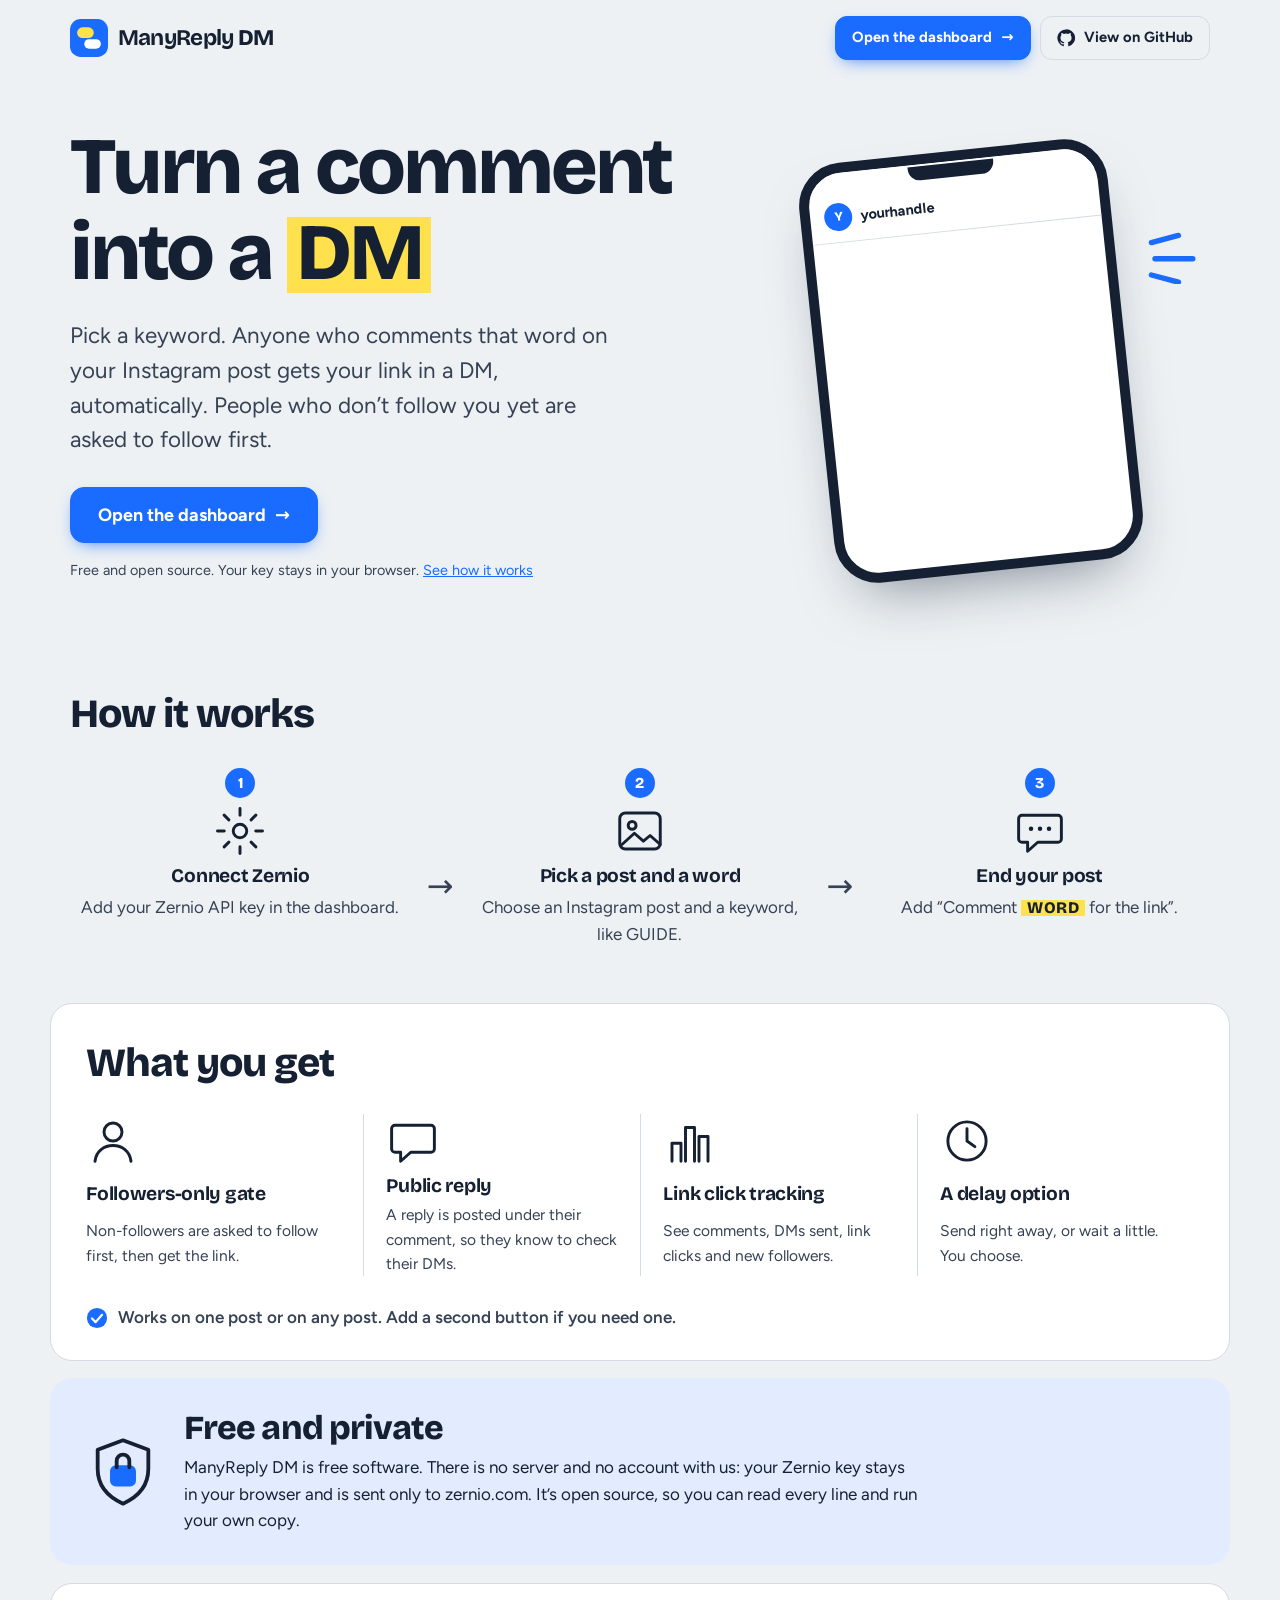
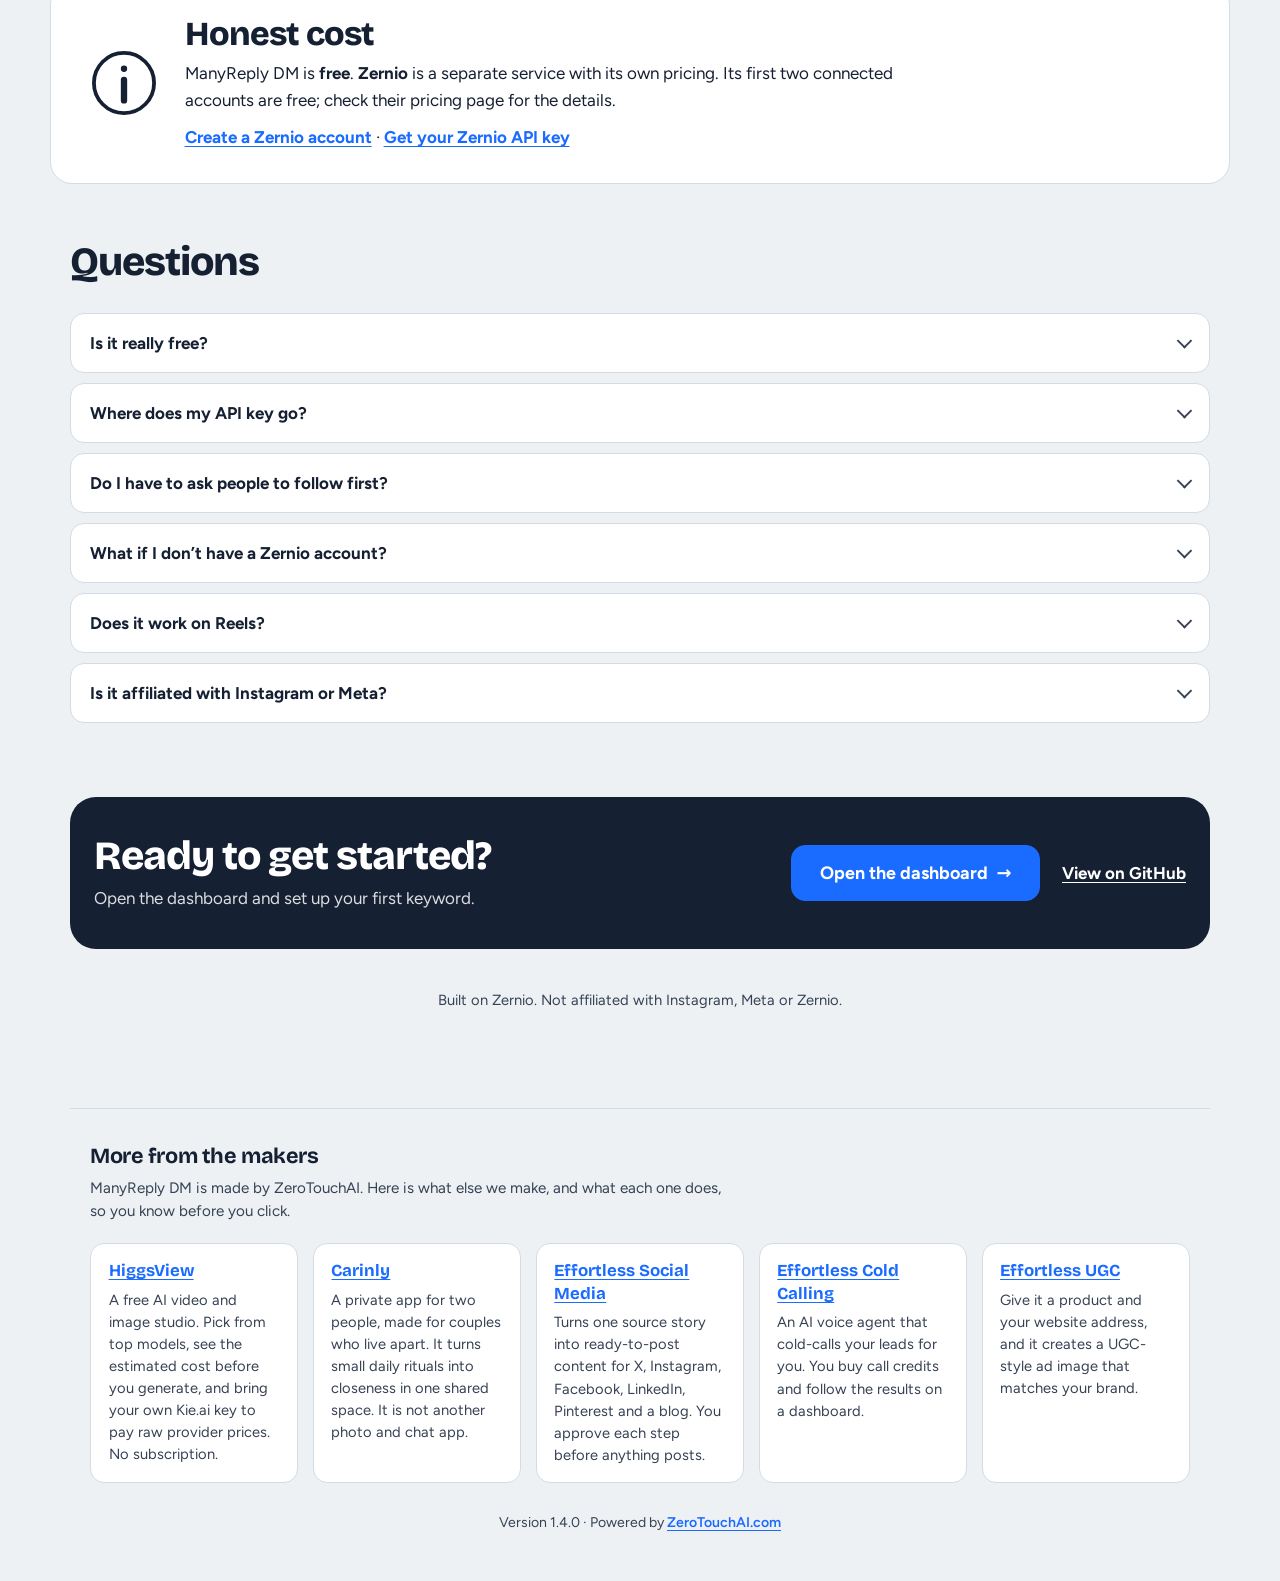
==== commit 1da0a5e9: "Point people to the Zernio sign-up and API keys pages; remove the affiliate link and disclosure Co-A" ====
--- a/docs/index.html
+++ b/docs/index.html
@@ -119,8 +119,7 @@
     <div>
       <h2 id="cost-h">Honest cost</h2>
       <p>ManyReply DM is <b>free</b>. <b>Zernio</b> is a separate service with its own pricing. Its first two connected accounts are free; check their pricing page for the details.</p>
-      <p class="fine disclose" id="disclosure" hidden>Some links on this page are referral links. If you sign up to Zernio through them, the maker of this tool earns a commission, and your price stays the same.</p>
-      <p><a class="link" data-zernio href="https://zernio.com" rel="noopener sponsored">Create a Zernio account</a></p>
+      <p><a class="link" href="https://zernio.com" rel="noopener">Create a Zernio account</a> · <a class="link" href="https://zernio.com/dashboard/api-keys" rel="noopener">Get your Zernio API key</a></p>
     </div>
   </section>
 
--- a/docs/home.css
+++ b/docs/home.css
@@ -8,13 +8,6 @@
   --display: 'Bricolage Grotesque', 'Segoe UI', system-ui, sans-serif;
   --body: 'Figtree', 'Segoe UI', system-ui, -apple-system, sans-serif;
   color-scheme: light;
-}
-@media (prefers-color-scheme: dark) {
-  :root {
-    --ground: #0E1520; --surface: #172131; --soft: #1D2A3C; --ink: #E8EEF6; --muted: #C6D1DF; --line: #2B394D;
-    --blue: #4C8DFF; --on-blue: #08101C; --tint: #1B2C4A; --bubble-in: #263650; --deep: #0A1019; --on-deep: #E8EEF6; --focus: #7FB0FF;
-    color-scheme: dark;
-  }
 }
 * { box-sizing: border-box; }
 html { -webkit-text-size-adjust: 100%; scroll-behavior: smooth; }
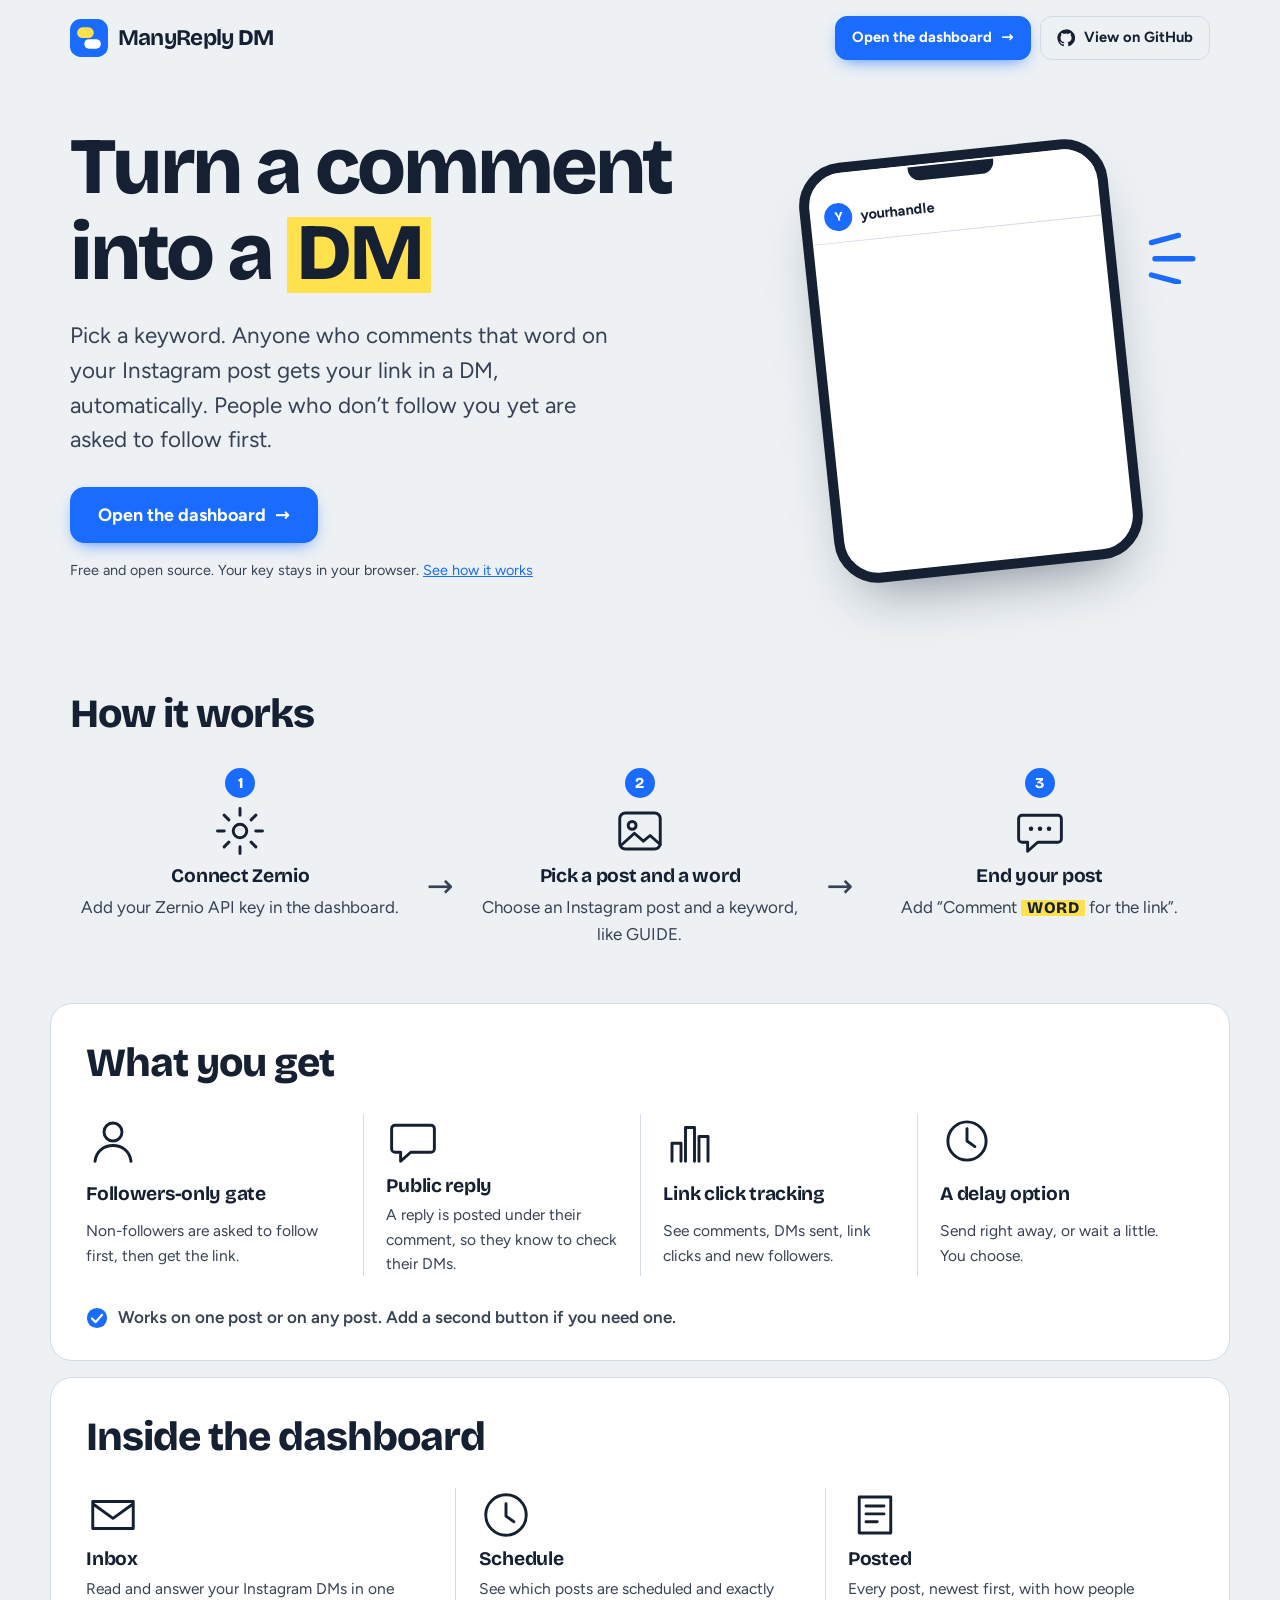
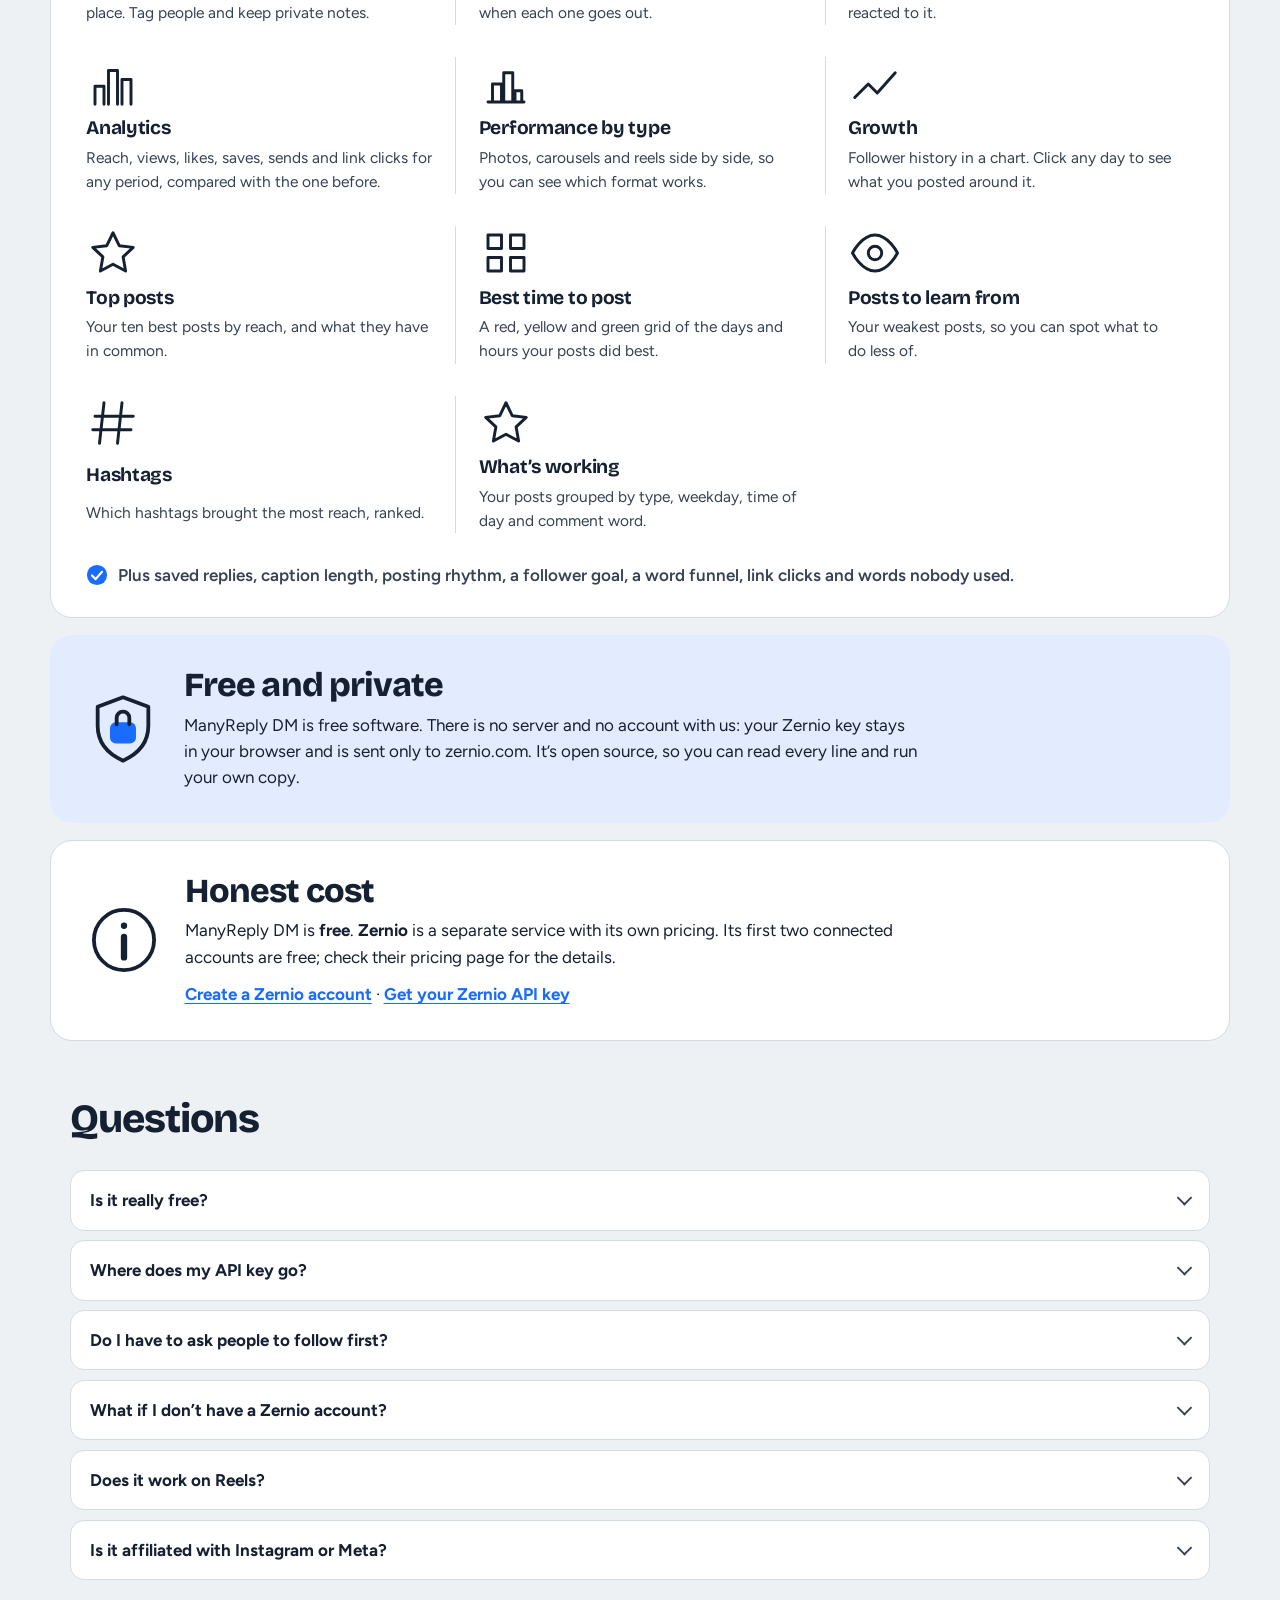
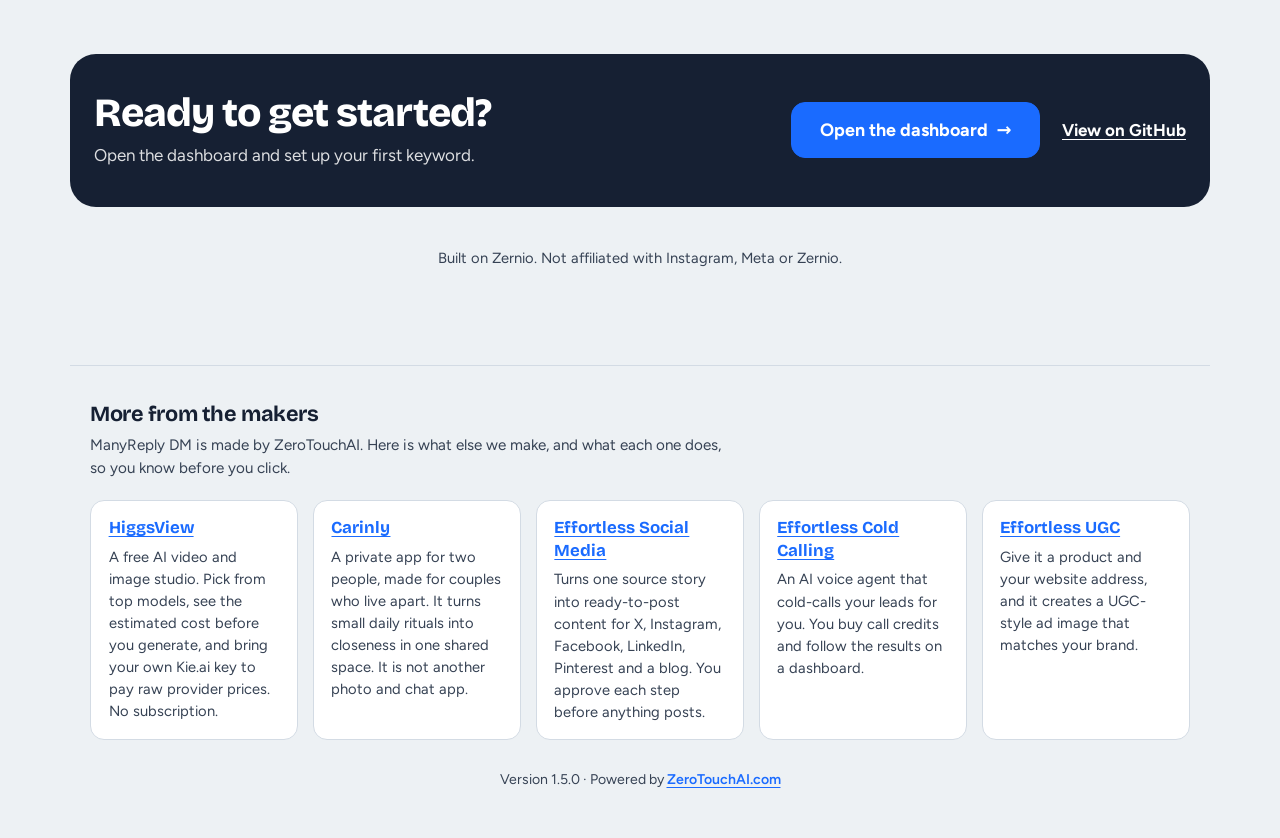
==== commit e5db1818: "Dashboard order: Inbox, Schedule, Posted, Analytics...; add a read-only Schedule section; show the s" ====
--- a/docs/index.html
+++ b/docs/index.html
@@ -106,6 +106,57 @@
     <p class="also"><svg viewBox="0 0 24 24" aria-hidden="true"><circle cx="12" cy="12" r="11" fill="currentColor"/><path d="M6.5 12.5l4 4 7-8" fill="none" stroke="#fff" stroke-width="2.4" stroke-linecap="round" stroke-linejoin="round"/></svg> Works on one post or on any post. Add a second button if you need one.</p>
   </section>
 
+  <section class="get dash" aria-labelledby="dash-h">
+    <h2 id="dash-h">Inside the dashboard</h2>
+    <ul class="features dash">
+      <li>
+        <svg class="ico" viewBox="0 0 48 48" aria-hidden="true"><path d="M6 12h36v24H6zM6 14l18 13 18-13"/></svg>
+        <h3>Inbox</h3><p>Read and answer your Instagram DMs in one place. Tag people and keep private notes.</p>
+      </li>
+      <li>
+        <svg class="ico" viewBox="0 0 48 48" aria-hidden="true"><path d="M24 6a18 18 0 1 0 0 36 18 18 0 0 0 0-36zM24 14v11l7 5"/></svg>
+        <h3>Schedule</h3><p>See which posts are scheduled and exactly when each one goes out.</p>
+      </li>
+      <li>
+        <svg class="ico" viewBox="0 0 48 48" aria-hidden="true"><path d="M10 8h28v32H10zM16 16h16M16 23h16M16 30h10"/></svg>
+        <h3>Posted</h3><p>Every post, newest first, with how people reacted to it.</p>
+      </li>
+      <li>
+        <svg class="ico" viewBox="0 0 48 48" aria-hidden="true"><path d="M8 42V26h8v16M20 42V12h8v30M32 42V20h8v22"/></svg>
+        <h3>Analytics</h3><p>Reach, views, likes, saves, sends and link clicks for any period, compared with the one before.</p>
+      </li>
+      <li>
+        <svg class="ico" viewBox="0 0 48 48" aria-hidden="true"><path d="M8 40h32M12 40V24h8v16M22 40V14h8v26M32 40V30h6v10"/></svg>
+        <h3>Performance by type</h3><p>Photos, carousels and reels side by side, so you can see which format works.</p>
+      </li>
+      <li>
+        <svg class="ico" viewBox="0 0 48 48" aria-hidden="true"><path d="M6 36l12-12 8 8 16-18"/></svg>
+        <h3>Growth</h3><p>Follower history in a chart. Click any day to see what you posted around it.</p>
+      </li>
+      <li>
+        <svg class="ico" viewBox="0 0 48 48" aria-hidden="true"><path d="M24 6l5.5 11.5L42 19l-9 8.5 2.2 12.5L24 34l-11.2 6L15 27.5 6 19l12.5-1.5z"/></svg>
+        <h3>Top posts</h3><p>Your ten best posts by reach, and what they have in common.</p>
+      </li>
+      <li>
+        <svg class="ico" viewBox="0 0 48 48" aria-hidden="true"><path d="M8 8h12v12H8zM28 8h12v12H28zM8 28h12v12H8zM28 28h12v12H28z"/></svg>
+        <h3>Best time to post</h3><p>A red, yellow and green grid of the days and hours your posts did best.</p>
+      </li>
+      <li>
+        <svg class="ico" viewBox="0 0 48 48" aria-hidden="true"><path d="M24 8C12 8 4 24 4 24s8 16 20 16 20-16 20-16S36 8 24 8zM24 30a6 6 0 1 0 0-12 6 6 0 0 0 0 12z"/></svg>
+        <h3>Posts to learn from</h3><p>Your weakest posts, so you can spot what to do less of.</p>
+      </li>
+      <li>
+        <svg class="ico" viewBox="0 0 48 48" aria-hidden="true"><path d="M16 6l-4 36M32 6l-4 36M8 18h34M6 30h34"/></svg>
+        <h3>Hashtags</h3><p>Which hashtags brought the most reach, ranked.</p>
+      </li>
+      <li>
+        <svg class="ico" viewBox="0 0 48 48" aria-hidden="true"><path d="M24 6l5.5 11.5L42 19l-9 8.5 2.2 12.5L24 34l-11.2 6L15 27.5 6 19l12.5-1.5z"/></svg>
+        <h3>What’s working</h3><p>Your posts grouped by type, weekday, time of day and comment word.</p>
+      </li>
+    </ul>
+    <p class="also"><svg viewBox="0 0 24 24" aria-hidden="true"><circle cx="12" cy="12" r="11" fill="currentColor"/><path d="M6.5 12.5l4 4 7-8" fill="none" stroke="#fff" stroke-width="2.4" stroke-linecap="round" stroke-linejoin="round"/></svg> Plus saved replies, caption length, posting rhythm, a follower goal, a word funnel, link clicks and words nobody used.</p>
+  </section>
+
   <section class="band private" aria-labelledby="priv-h">
     <svg class="ico big" viewBox="0 0 48 48" aria-hidden="true"><path d="M24 4l16 6v12c0 11-7 18-16 22C15 40 8 33 8 22V10l16-6Z"/><rect x="17" y="21" width="14" height="11" rx="2.5" class="fill"/><path d="M20 21v-4a4 4 0 0 1 8 0v4"/></svg>
     <div>
@@ -159,7 +210,7 @@
     <li><a href="https://effortlessugc.netlify.app/?utm_source=manyreply&amp;utm_medium=referral" rel="noopener">Effortless UGC</a><p>Give it a product and your website address, and it creates a UGC-style ad image that matches your brand.</p></li>
     </ul>
   </section>
-  <p class="ver">Version 1.4.0 · Powered by <a href="https://zerotouchai.com" rel="noopener">ZeroTouchAI.com</a></p>
+  <p class="ver">Version 1.5.0 · Powered by <a href="https://zerotouchai.com" rel="noopener">ZeroTouchAI.com</a></p>
 </footer>
 
 <script src="config.js"></script>
--- a/docs/home.css
+++ b/docs/home.css
@@ -138,3 +138,7 @@
 main > .final { padding-inline: 1.5rem; }
 
 .foot { text-align: center; color: var(--muted); font-size: 0.92rem; padding: 1.5rem 1.25rem 3rem; }
+.get.dash { margin-top: 0; }
+.features.dash { gap: 1.6rem; }
+@media (min-width: 700px) { .features.dash { grid-template-columns: repeat(2, 1fr); } }
+@media (min-width: 1000px) { .features.dash { grid-template-columns: repeat(3, 1fr); gap: 2rem 0; } .features.dash li { padding: 0 1.4rem; border-left: 1px solid var(--line); } .features.dash li:nth-child(3n+1) { padding-left: 0; border-left: 0; } }
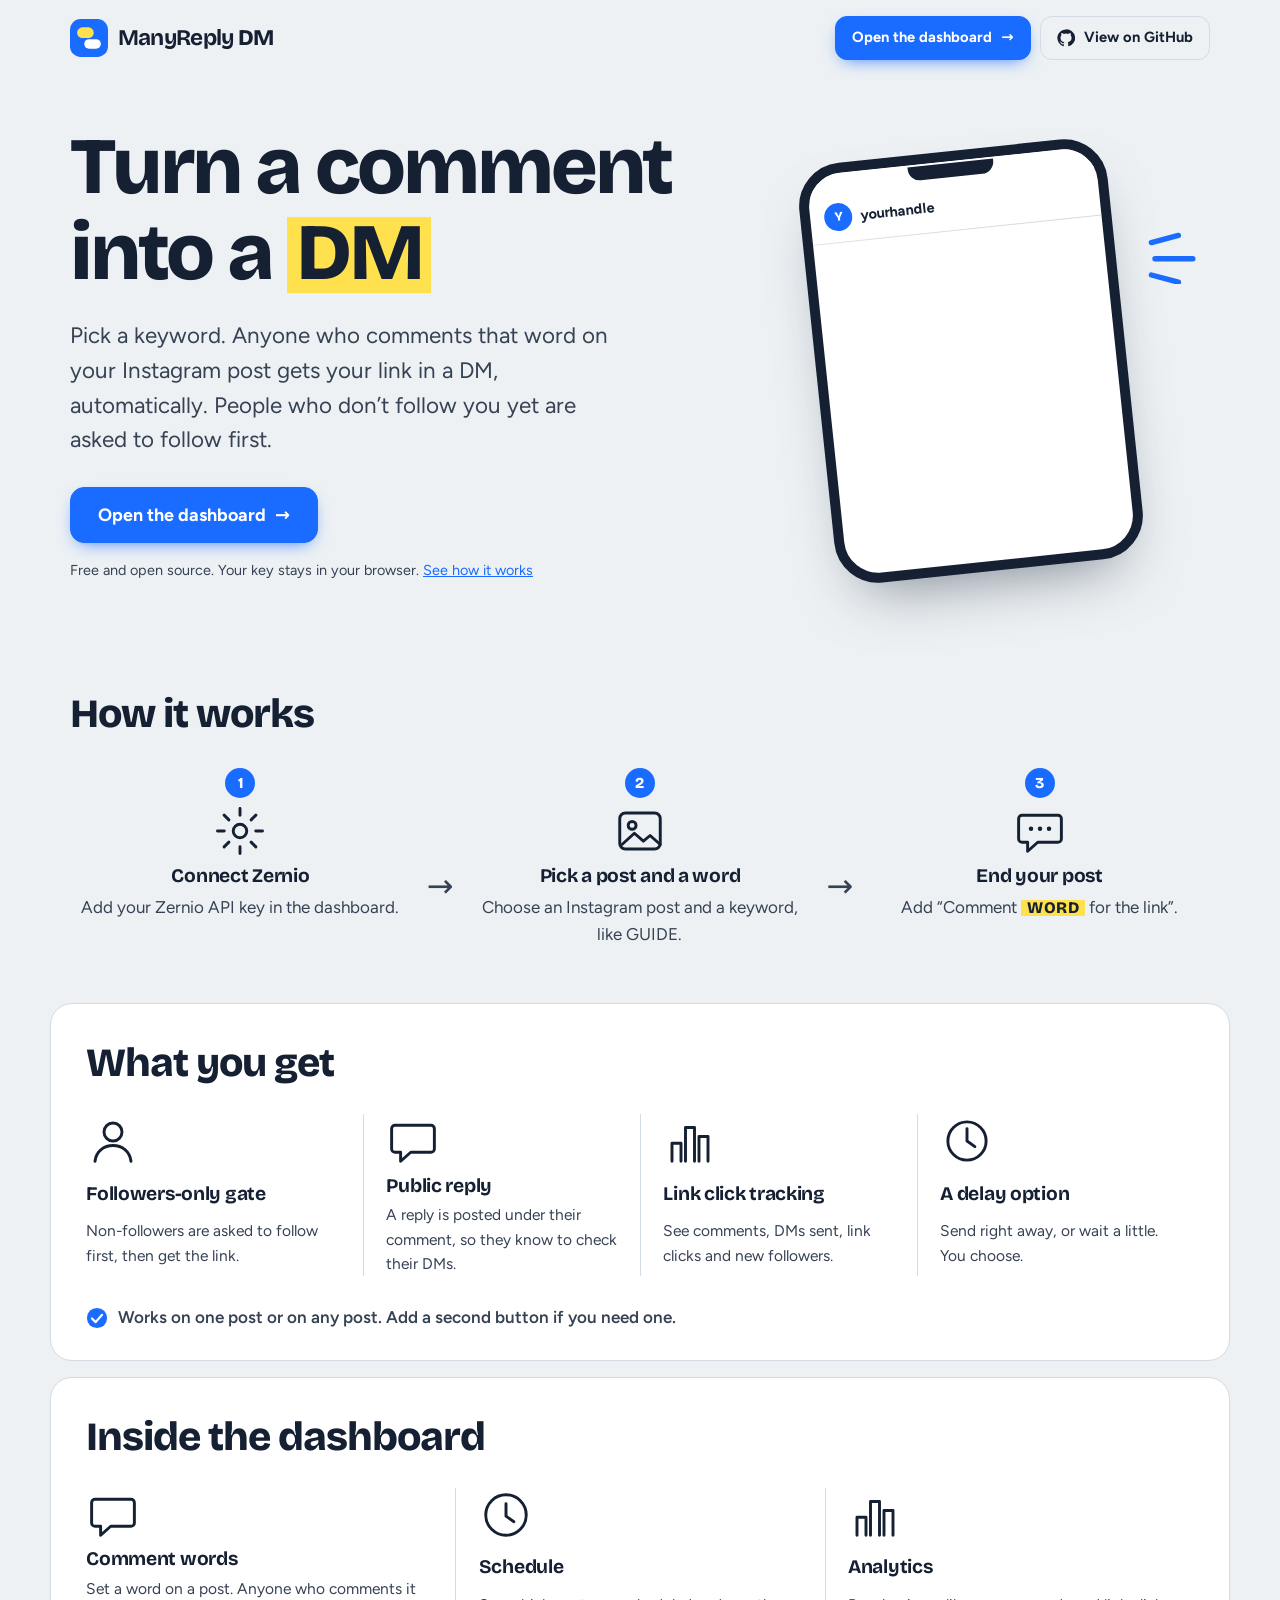
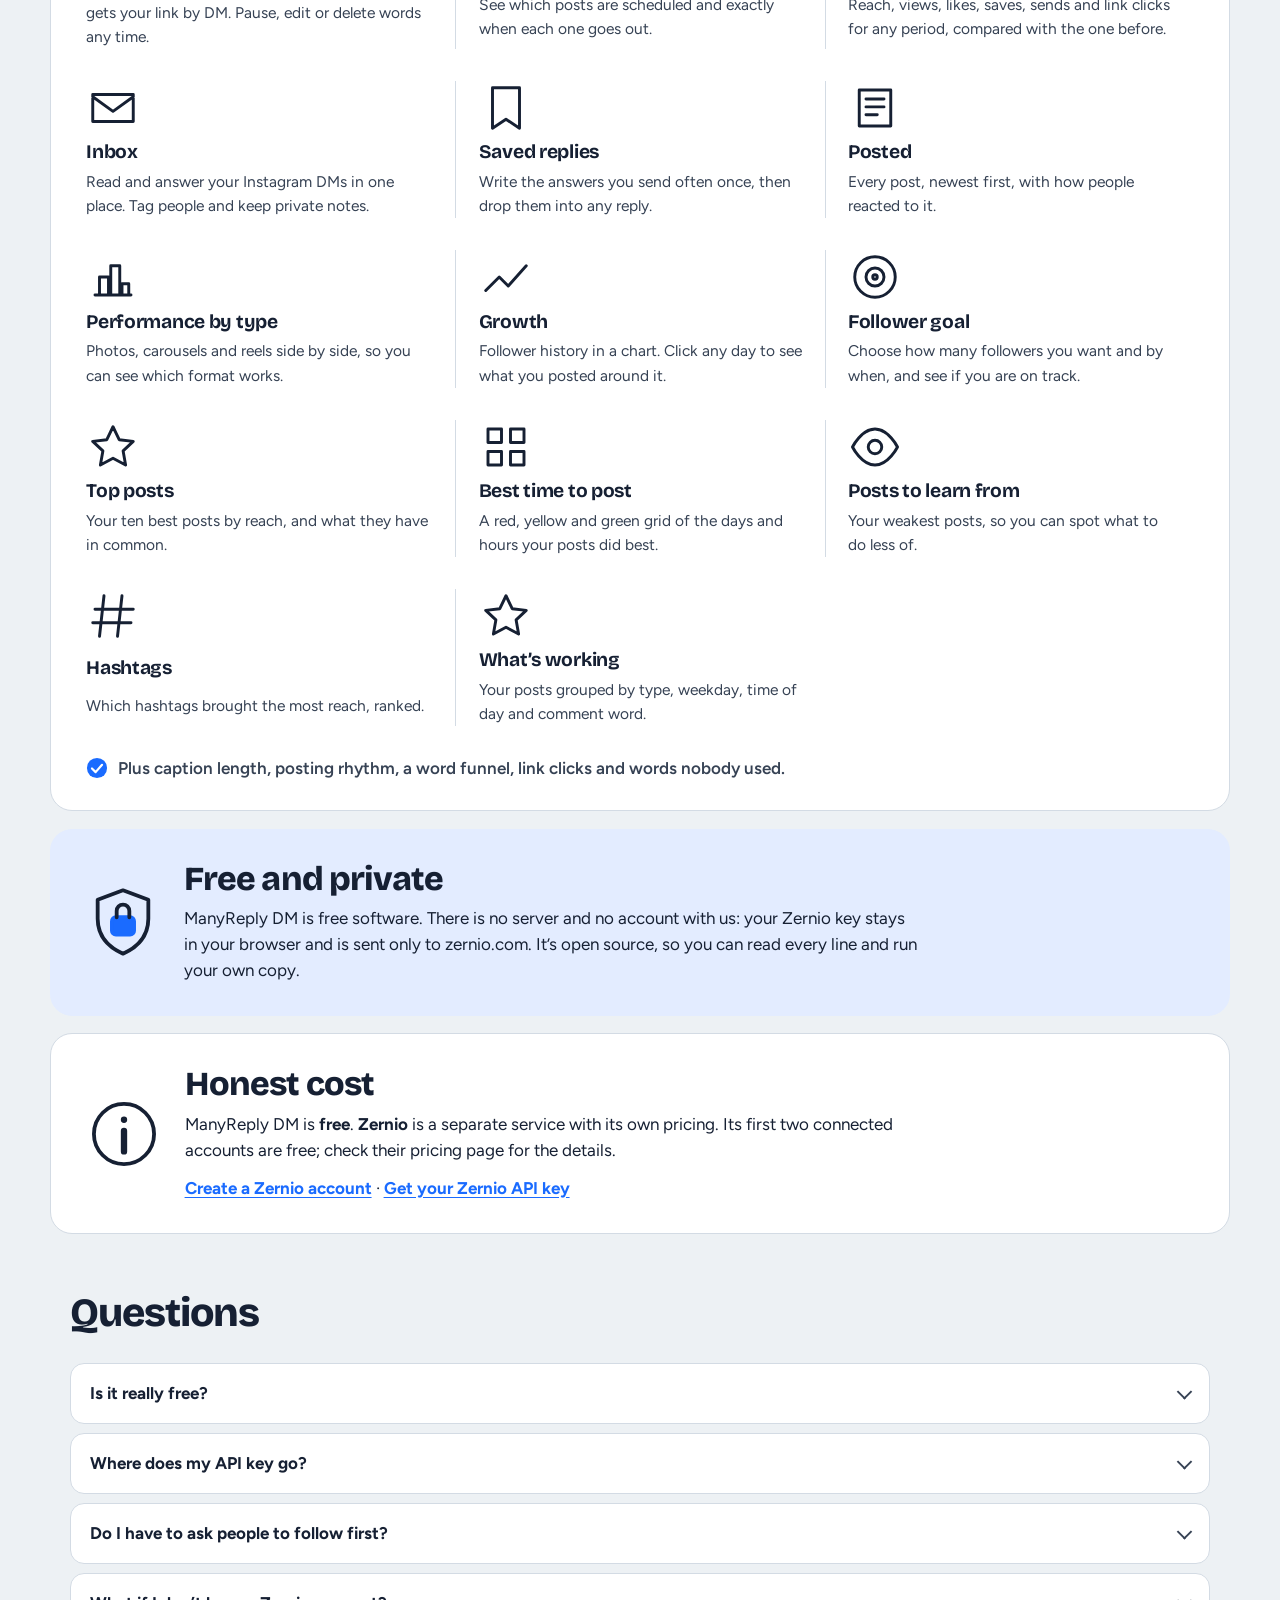
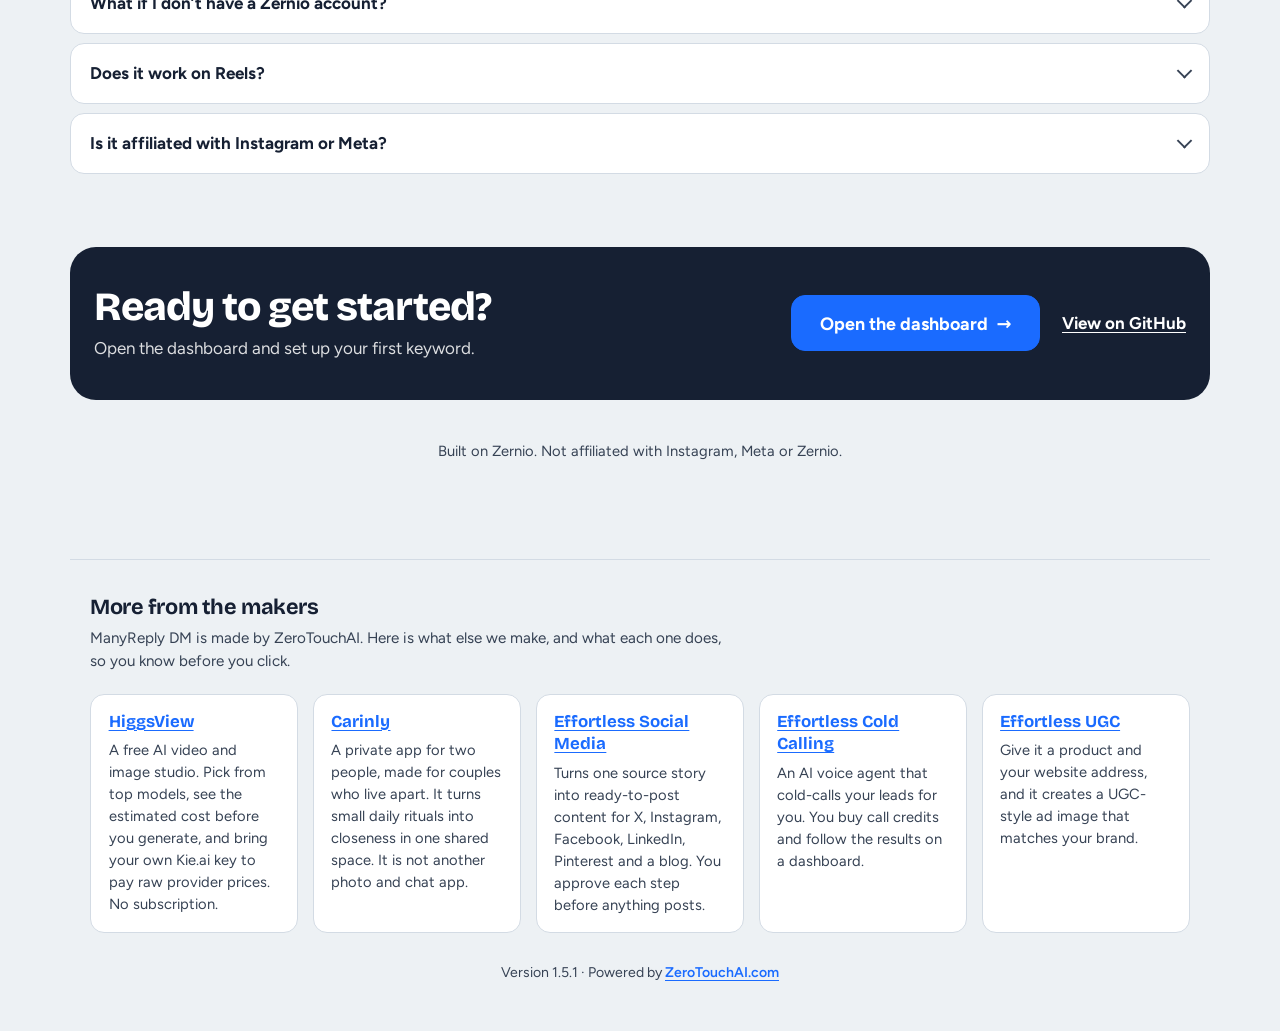
==== commit 1a9cbfdd: "Comment words first, then Schedule, Analytics, Inbox, Saved replies; clearer follower goal; show why" ====
--- a/docs/index.html
+++ b/docs/index.html
@@ -110,22 +110,30 @@
     <h2 id="dash-h">Inside the dashboard</h2>
     <ul class="features dash">
       <li>
+        <svg class="ico" viewBox="0 0 48 48" aria-hidden="true"><path d="M8 10h32a3 3 0 0 1 3 3v18a3 3 0 0 1-3 3H22l-9 8v-8H8a3 3 0 0 1-3-3V13a3 3 0 0 1 3-3Z"/></svg>
+        <h3>Comment words</h3><p>Set a word on a post. Anyone who comments it gets your link by DM. Pause, edit or delete words any time.</p>
+      </li>
+      <li>
+        <svg class="ico" viewBox="0 0 48 48" aria-hidden="true"><path d="M24 6a18 18 0 1 0 0 36 18 18 0 0 0 0-36zM24 14v11l7 5"/></svg>
+        <h3>Schedule</h3><p>See which posts are scheduled and exactly when each one goes out.</p>
+      </li>
+      <li>
+        <svg class="ico" viewBox="0 0 48 48" aria-hidden="true"><path d="M8 42V26h8v16M20 42V12h8v30M32 42V20h8v22"/></svg>
+        <h3>Analytics</h3><p>Reach, views, likes, saves, sends and link clicks for any period, compared with the one before.</p>
+      </li>
+      <li>
         <svg class="ico" viewBox="0 0 48 48" aria-hidden="true"><path d="M6 12h36v24H6zM6 14l18 13 18-13"/></svg>
         <h3>Inbox</h3><p>Read and answer your Instagram DMs in one place. Tag people and keep private notes.</p>
       </li>
       <li>
-        <svg class="ico" viewBox="0 0 48 48" aria-hidden="true"><path d="M24 6a18 18 0 1 0 0 36 18 18 0 0 0 0-36zM24 14v11l7 5"/></svg>
-        <h3>Schedule</h3><p>See which posts are scheduled and exactly when each one goes out.</p>
+        <svg class="ico" viewBox="0 0 48 48" aria-hidden="true"><path d="M12 6h24v36l-12-8-12 8z"/></svg>
+        <h3>Saved replies</h3><p>Write the answers you send often once, then drop them into any reply.</p>
       </li>
       <li>
         <svg class="ico" viewBox="0 0 48 48" aria-hidden="true"><path d="M10 8h28v32H10zM16 16h16M16 23h16M16 30h10"/></svg>
         <h3>Posted</h3><p>Every post, newest first, with how people reacted to it.</p>
       </li>
       <li>
-        <svg class="ico" viewBox="0 0 48 48" aria-hidden="true"><path d="M8 42V26h8v16M20 42V12h8v30M32 42V20h8v22"/></svg>
-        <h3>Analytics</h3><p>Reach, views, likes, saves, sends and link clicks for any period, compared with the one before.</p>
-      </li>
-      <li>
         <svg class="ico" viewBox="0 0 48 48" aria-hidden="true"><path d="M8 40h32M12 40V24h8v16M22 40V14h8v26M32 40V30h6v10"/></svg>
         <h3>Performance by type</h3><p>Photos, carousels and reels side by side, so you can see which format works.</p>
       </li>
@@ -134,6 +142,10 @@
         <h3>Growth</h3><p>Follower history in a chart. Click any day to see what you posted around it.</p>
       </li>
       <li>
+        <svg class="ico" viewBox="0 0 48 48" aria-hidden="true"><path d="M24 6a18 18 0 1 0 0 36 18 18 0 0 0 0-36zM24 16a8 8 0 1 0 0 16 8 8 0 0 0 0-16zM24 22a2 2 0 1 0 0 4 2 2 0 0 0 0-4z"/></svg>
+        <h3>Follower goal</h3><p>Choose how many followers you want and by when, and see if you are on track.</p>
+      </li>
+      <li>
         <svg class="ico" viewBox="0 0 48 48" aria-hidden="true"><path d="M24 6l5.5 11.5L42 19l-9 8.5 2.2 12.5L24 34l-11.2 6L15 27.5 6 19l12.5-1.5z"/></svg>
         <h3>Top posts</h3><p>Your ten best posts by reach, and what they have in common.</p>
       </li>
@@ -154,7 +166,7 @@
         <h3>What’s working</h3><p>Your posts grouped by type, weekday, time of day and comment word.</p>
       </li>
     </ul>
-    <p class="also"><svg viewBox="0 0 24 24" aria-hidden="true"><circle cx="12" cy="12" r="11" fill="currentColor"/><path d="M6.5 12.5l4 4 7-8" fill="none" stroke="#fff" stroke-width="2.4" stroke-linecap="round" stroke-linejoin="round"/></svg> Plus saved replies, caption length, posting rhythm, a follower goal, a word funnel, link clicks and words nobody used.</p>
+    <p class="also"><svg viewBox="0 0 24 24" aria-hidden="true"><circle cx="12" cy="12" r="11" fill="currentColor"/><path d="M6.5 12.5l4 4 7-8" fill="none" stroke="#fff" stroke-width="2.4" stroke-linecap="round" stroke-linejoin="round"/></svg> Plus caption length, posting rhythm, a word funnel, link clicks and words nobody used.</p>
   </section>
 
   <section class="band private" aria-labelledby="priv-h">
@@ -210,7 +222,7 @@
     <li><a href="https://effortlessugc.netlify.app/?utm_source=manyreply&amp;utm_medium=referral" rel="noopener">Effortless UGC</a><p>Give it a product and your website address, and it creates a UGC-style ad image that matches your brand.</p></li>
     </ul>
   </section>
-  <p class="ver">Version 1.5.0 · Powered by <a href="https://zerotouchai.com" rel="noopener">ZeroTouchAI.com</a></p>
+  <p class="ver">Version 1.5.1 · Powered by <a href="https://zerotouchai.com" rel="noopener">ZeroTouchAI.com</a></p>
 </footer>
 
 <script src="config.js"></script>
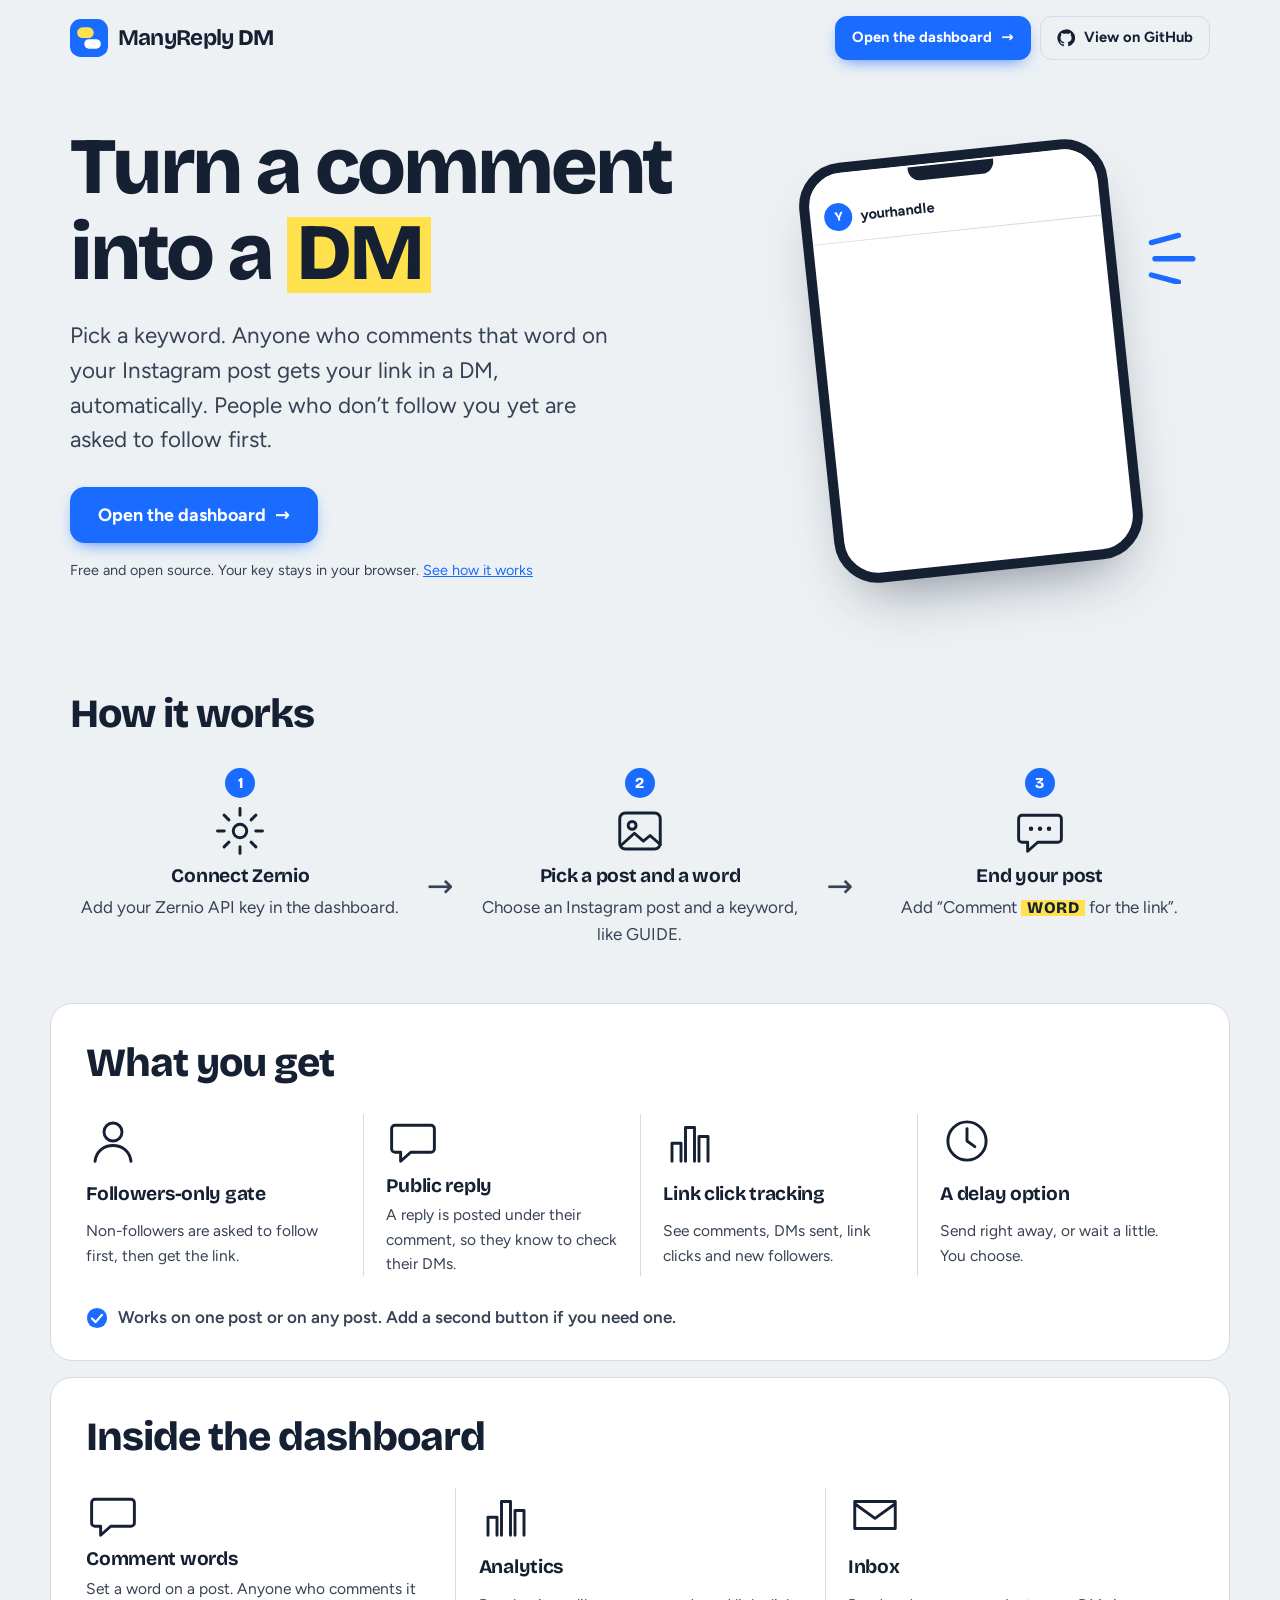
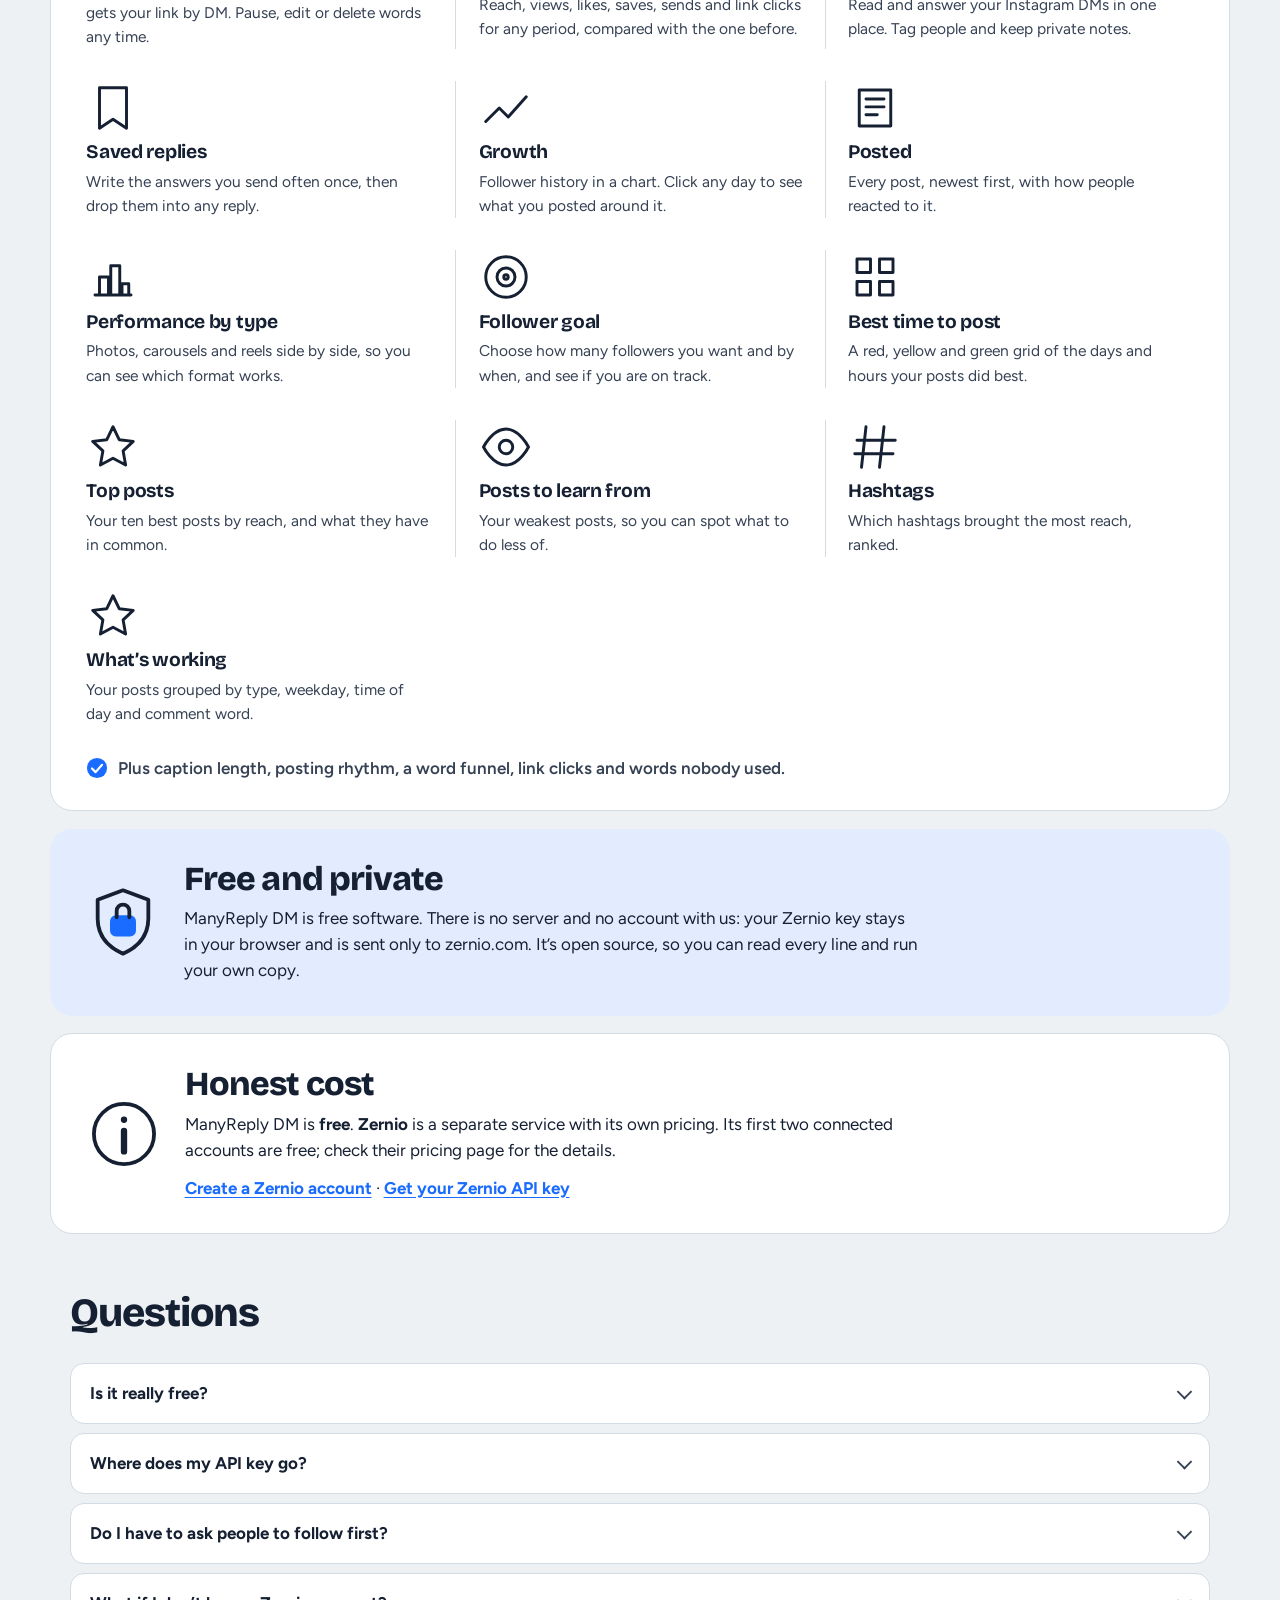
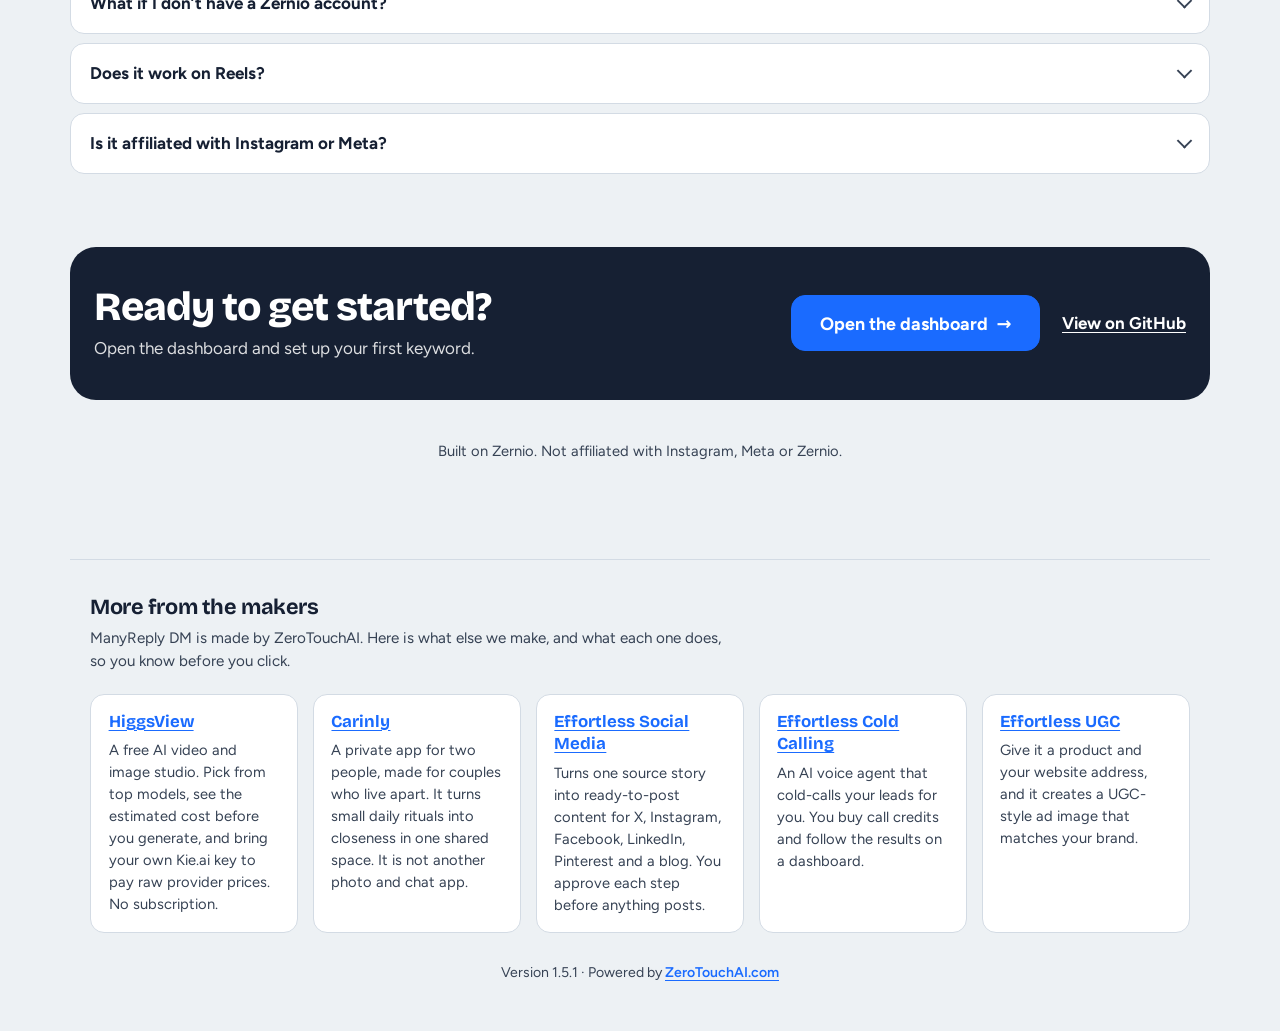
==== commit a5ffe3dd: "Home page: remove Schedule, match new dashboard section order" ====
--- a/docs/index.html
+++ b/docs/index.html
@@ -114,10 +114,6 @@
         <h3>Comment words</h3><p>Set a word on a post. Anyone who comments it gets your link by DM. Pause, edit or delete words any time.</p>
       </li>
       <li>
-        <svg class="ico" viewBox="0 0 48 48" aria-hidden="true"><path d="M24 6a18 18 0 1 0 0 36 18 18 0 0 0 0-36zM24 14v11l7 5"/></svg>
-        <h3>Schedule</h3><p>See which posts are scheduled and exactly when each one goes out.</p>
-      </li>
-      <li>
         <svg class="ico" viewBox="0 0 48 48" aria-hidden="true"><path d="M8 42V26h8v16M20 42V12h8v30M32 42V20h8v22"/></svg>
         <h3>Analytics</h3><p>Reach, views, likes, saves, sends and link clicks for any period, compared with the one before.</p>
       </li>
@@ -130,6 +126,10 @@
         <h3>Saved replies</h3><p>Write the answers you send often once, then drop them into any reply.</p>
       </li>
       <li>
+        <svg class="ico" viewBox="0 0 48 48" aria-hidden="true"><path d="M6 36l12-12 8 8 16-18"/></svg>
+        <h3>Growth</h3><p>Follower history in a chart. Click any day to see what you posted around it.</p>
+      </li>
+      <li>
         <svg class="ico" viewBox="0 0 48 48" aria-hidden="true"><path d="M10 8h28v32H10zM16 16h16M16 23h16M16 30h10"/></svg>
         <h3>Posted</h3><p>Every post, newest first, with how people reacted to it.</p>
       </li>
@@ -138,20 +138,16 @@
         <h3>Performance by type</h3><p>Photos, carousels and reels side by side, so you can see which format works.</p>
       </li>
       <li>
-        <svg class="ico" viewBox="0 0 48 48" aria-hidden="true"><path d="M6 36l12-12 8 8 16-18"/></svg>
-        <h3>Growth</h3><p>Follower history in a chart. Click any day to see what you posted around it.</p>
-      </li>
-      <li>
         <svg class="ico" viewBox="0 0 48 48" aria-hidden="true"><path d="M24 6a18 18 0 1 0 0 36 18 18 0 0 0 0-36zM24 16a8 8 0 1 0 0 16 8 8 0 0 0 0-16zM24 22a2 2 0 1 0 0 4 2 2 0 0 0 0-4z"/></svg>
         <h3>Follower goal</h3><p>Choose how many followers you want and by when, and see if you are on track.</p>
       </li>
       <li>
+        <svg class="ico" viewBox="0 0 48 48" aria-hidden="true"><path d="M8 8h12v12H8zM28 8h12v12H28zM8 28h12v12H8zM28 28h12v12H28z"/></svg>
+        <h3>Best time to post</h3><p>A red, yellow and green grid of the days and hours your posts did best.</p>
+      </li>
+      <li>
         <svg class="ico" viewBox="0 0 48 48" aria-hidden="true"><path d="M24 6l5.5 11.5L42 19l-9 8.5 2.2 12.5L24 34l-11.2 6L15 27.5 6 19l12.5-1.5z"/></svg>
         <h3>Top posts</h3><p>Your ten best posts by reach, and what they have in common.</p>
-      </li>
-      <li>
-        <svg class="ico" viewBox="0 0 48 48" aria-hidden="true"><path d="M8 8h12v12H8zM28 8h12v12H28zM8 28h12v12H8zM28 28h12v12H28z"/></svg>
-        <h3>Best time to post</h3><p>A red, yellow and green grid of the days and hours your posts did best.</p>
       </li>
       <li>
         <svg class="ico" viewBox="0 0 48 48" aria-hidden="true"><path d="M24 8C12 8 4 24 4 24s8 16 20 16 20-16 20-16S36 8 24 8zM24 30a6 6 0 1 0 0-12 6 6 0 0 0 0 12z"/></svg>
